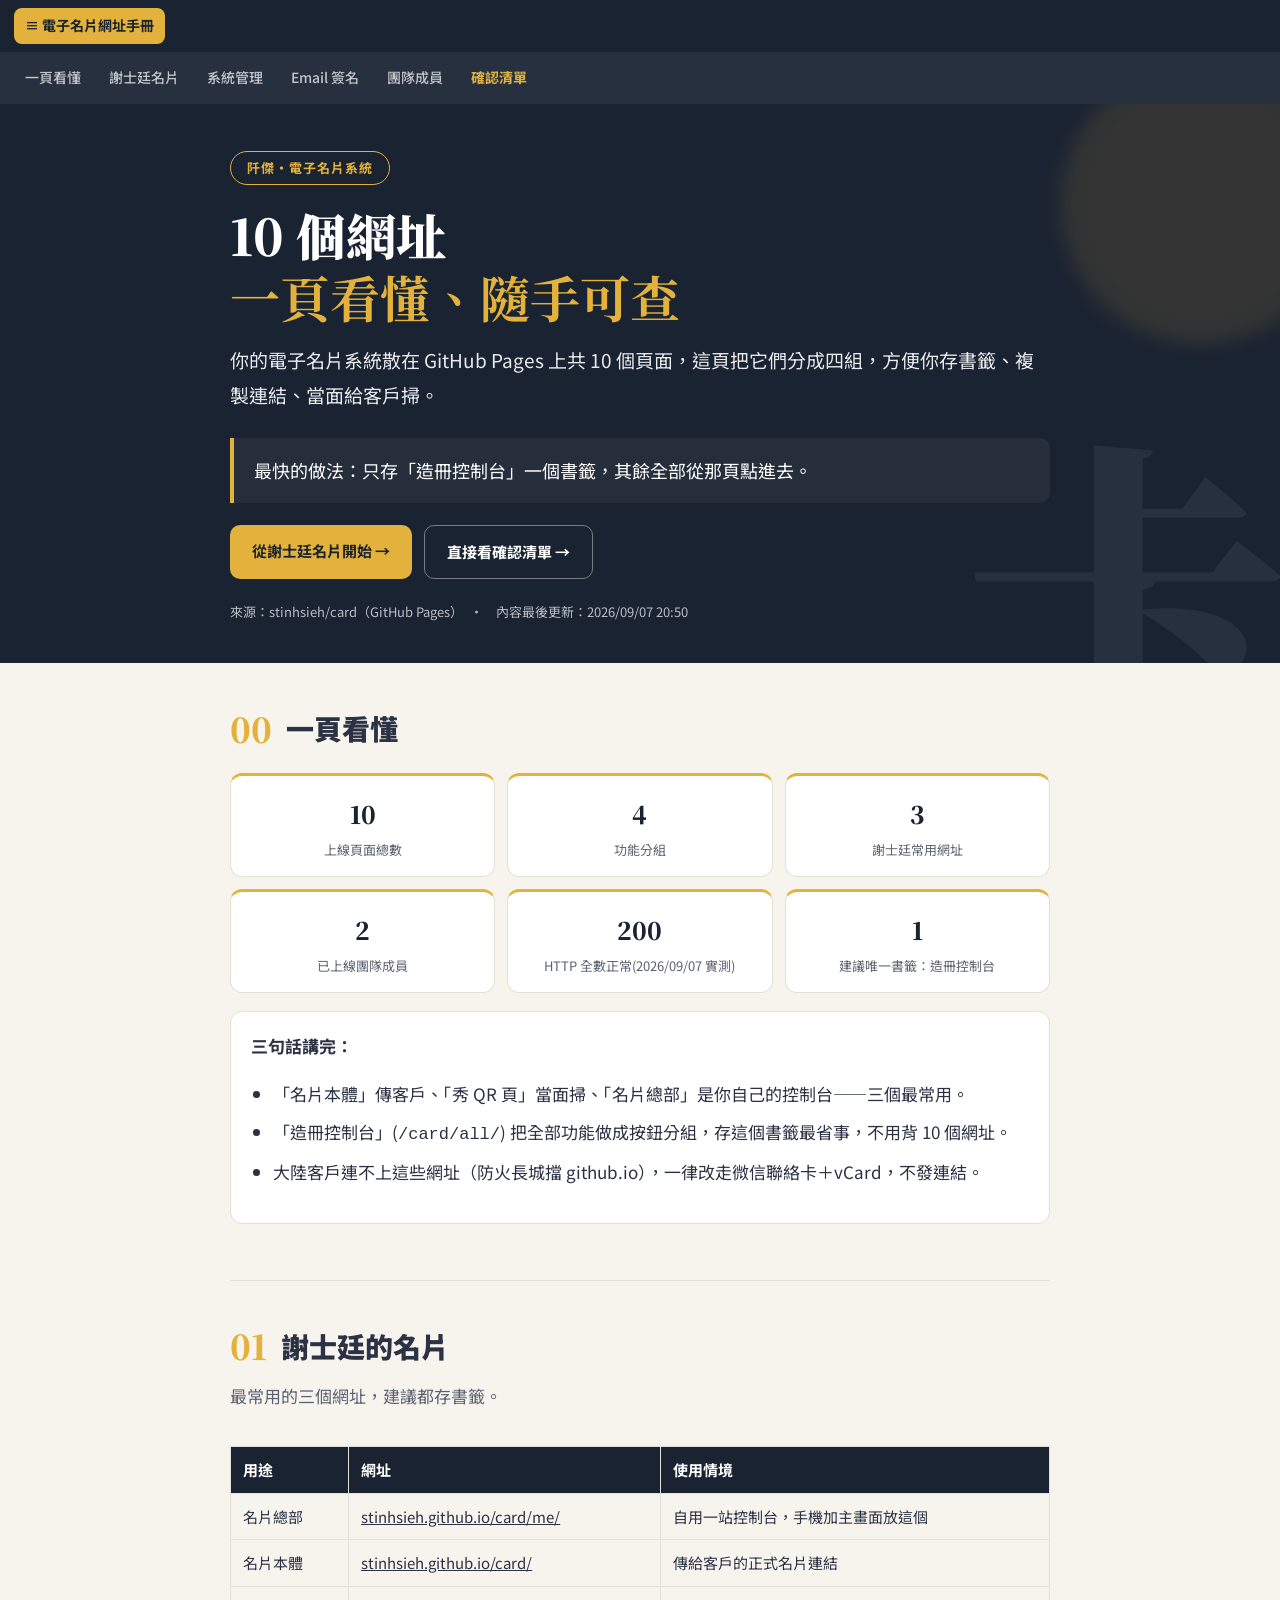
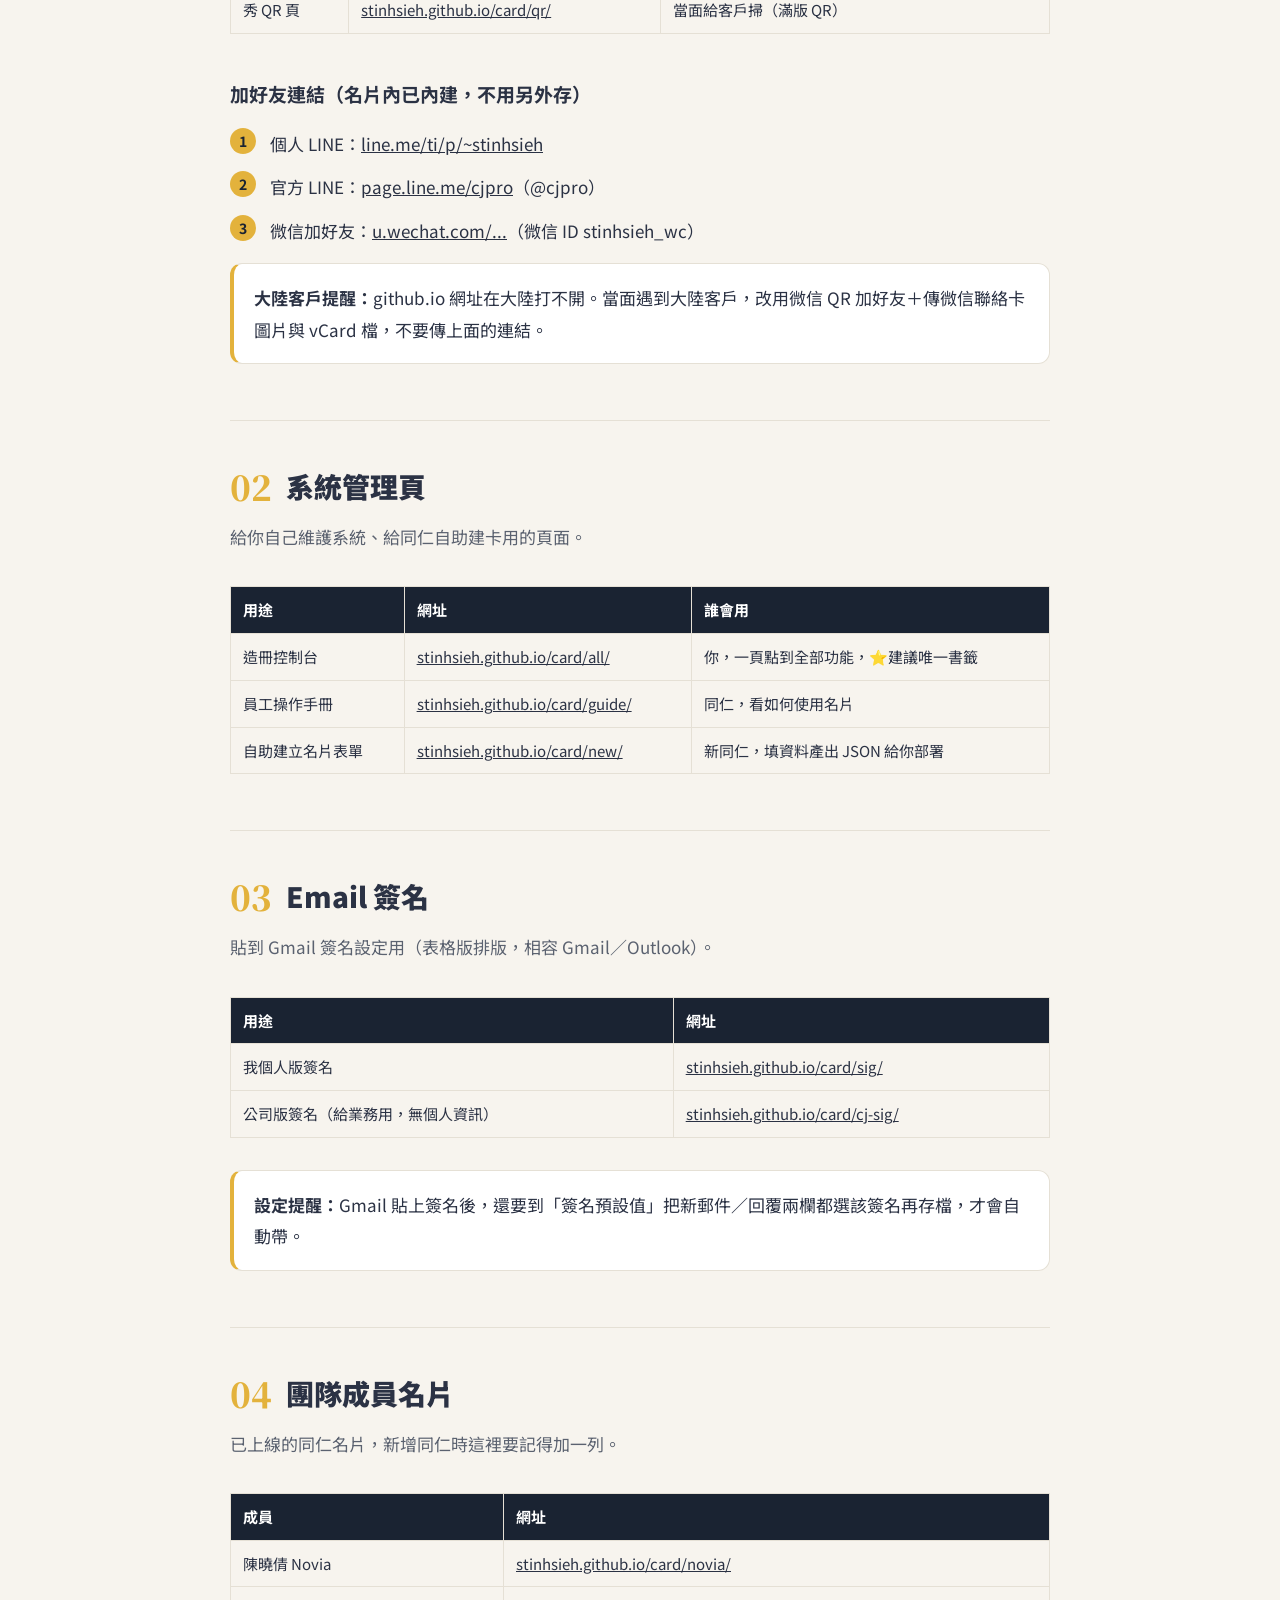
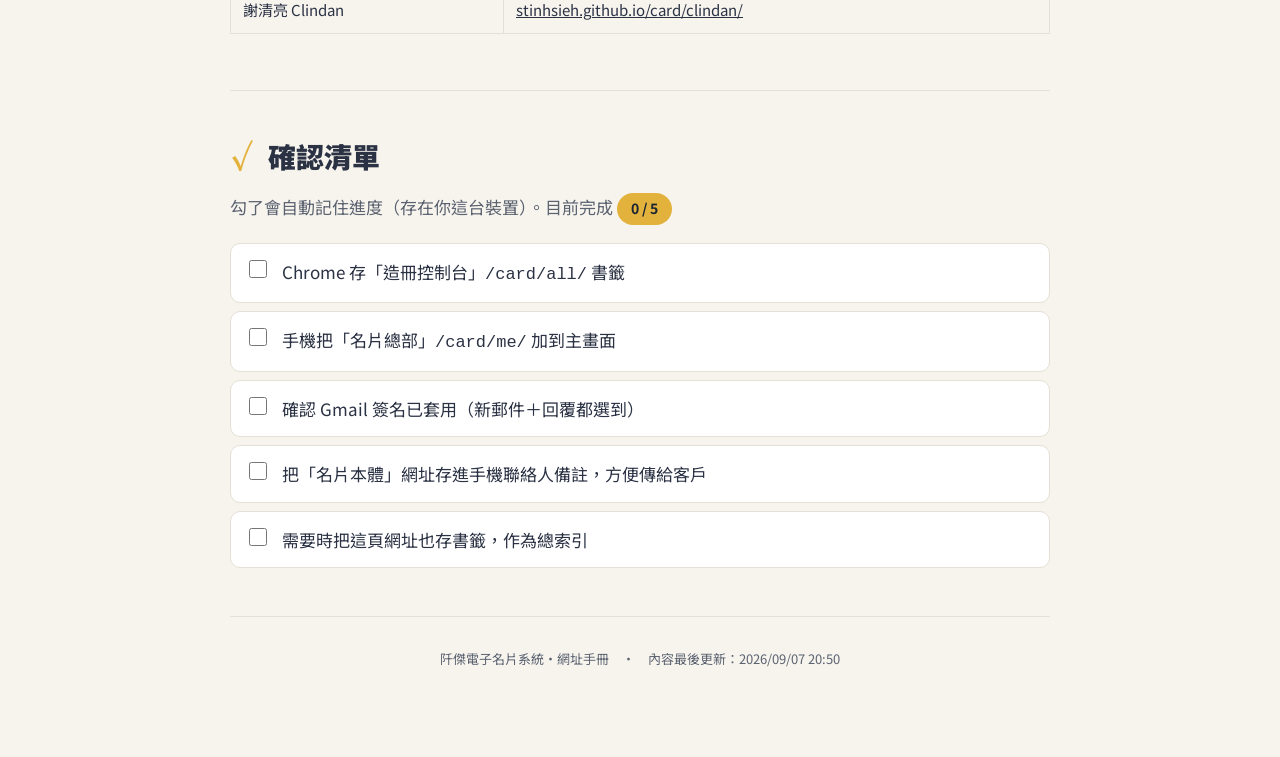
==== index.html @ 94453b59 "deploy: 電子名片系統・網址手冊 版本 202609072050 Co-Authored-By: Claude Opus 4.8 <noreply@anthropic.com>" ====
<!doctype html>
<html lang="zh-Hant"><head>
<meta charset="utf-8"><meta name="viewport" content="width=device-width, initial-scale=1">
<meta name="robots" content="noindex, nofollow">
<title>電子名片系統・網址手冊</title>
<meta http-equiv="refresh" content="0; url=./202609072050/">
<link rel="canonical" href="./202609072050/">
<style>:root{--bg:#1a2332;--accent:#e3b23c}body{margin:0;min-height:100vh;display:flex;align-items:center;
justify-content:center;text-align:center;padding:24px;background:var(--bg);color:#fff;
font-family:'Noto Sans TC',system-ui,sans-serif;line-height:1.9}a{color:var(--accent);font-weight:700}
.v{opacity:.7;font-size:14px;margin-top:10px}</style></head><body><div>
<p>正在前往最新版…</p>
<p>若沒有自動跳轉，請點：<a href="./202609072050/">電子名片系統・網址手冊（最新版）</a></p>
<p class="v">目前最新版：202609072050</p>
</div><script>location.replace('./202609072050/');</script></body></html>
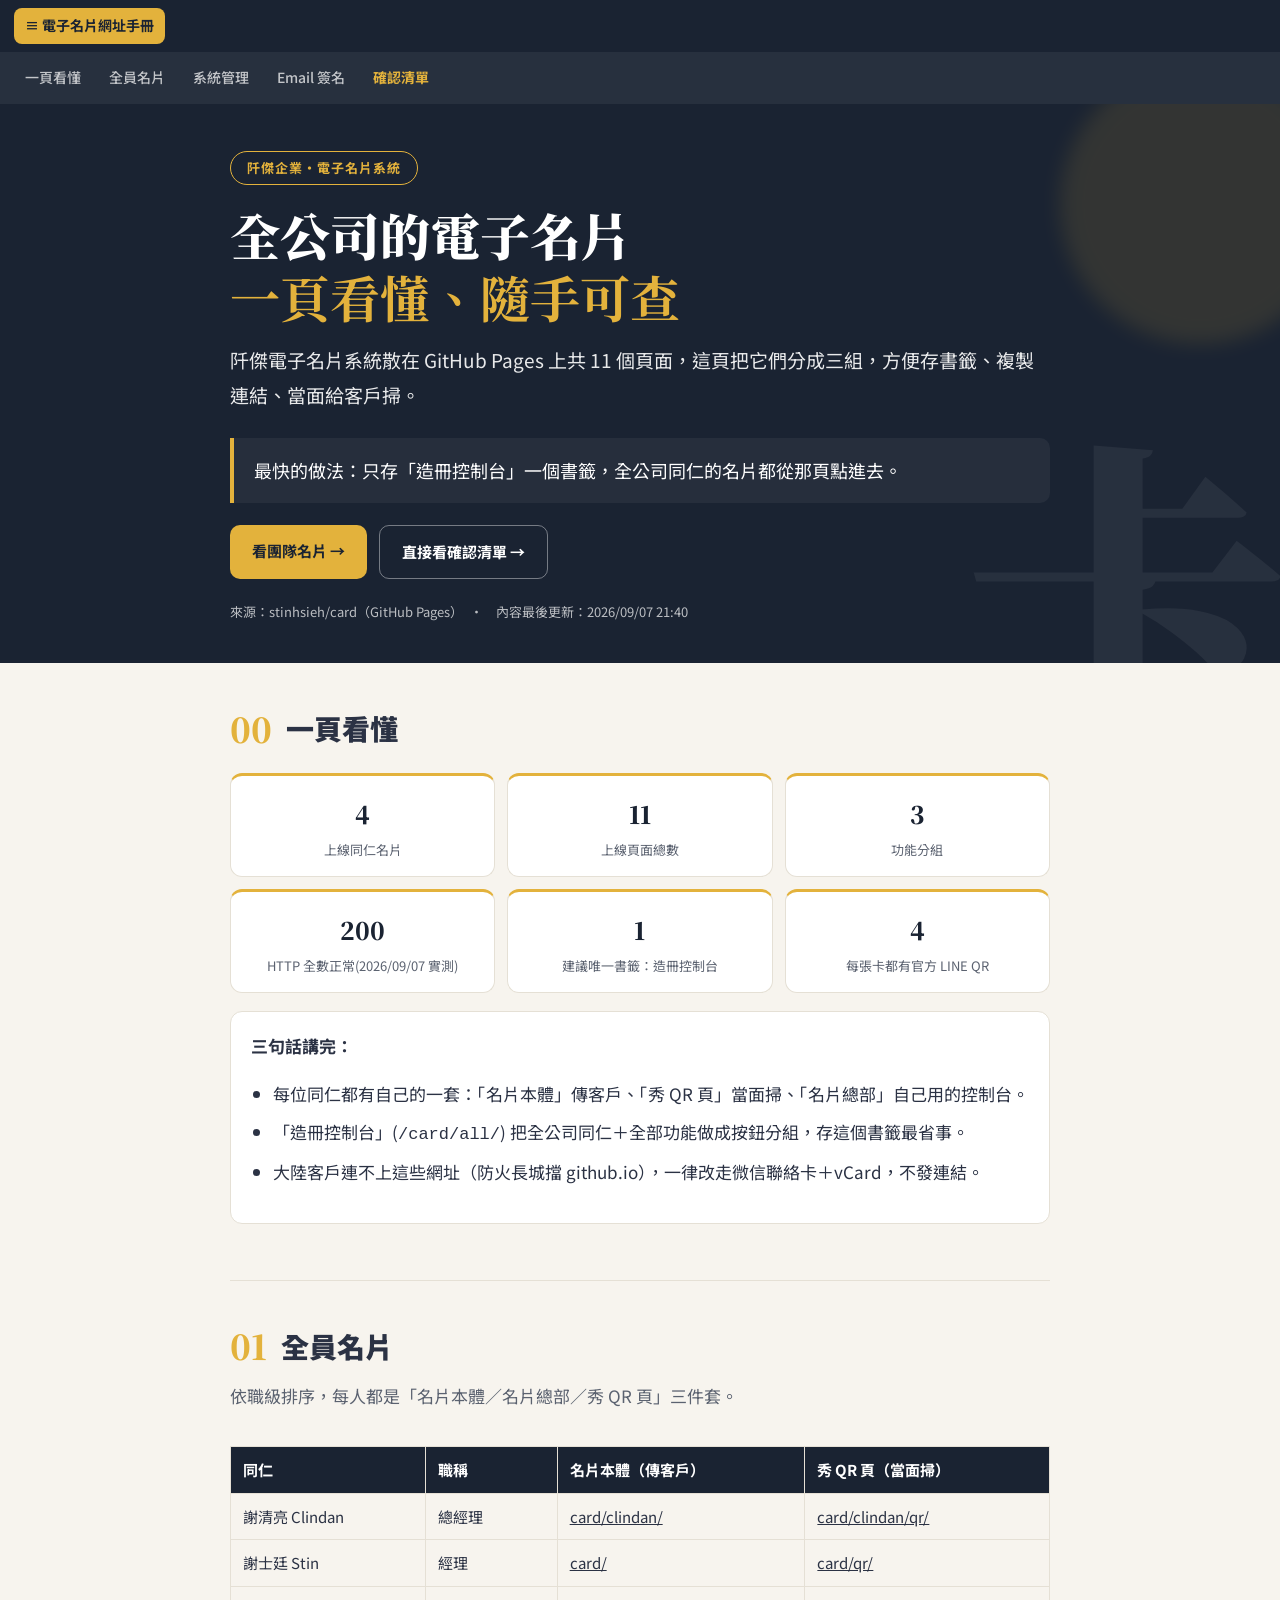
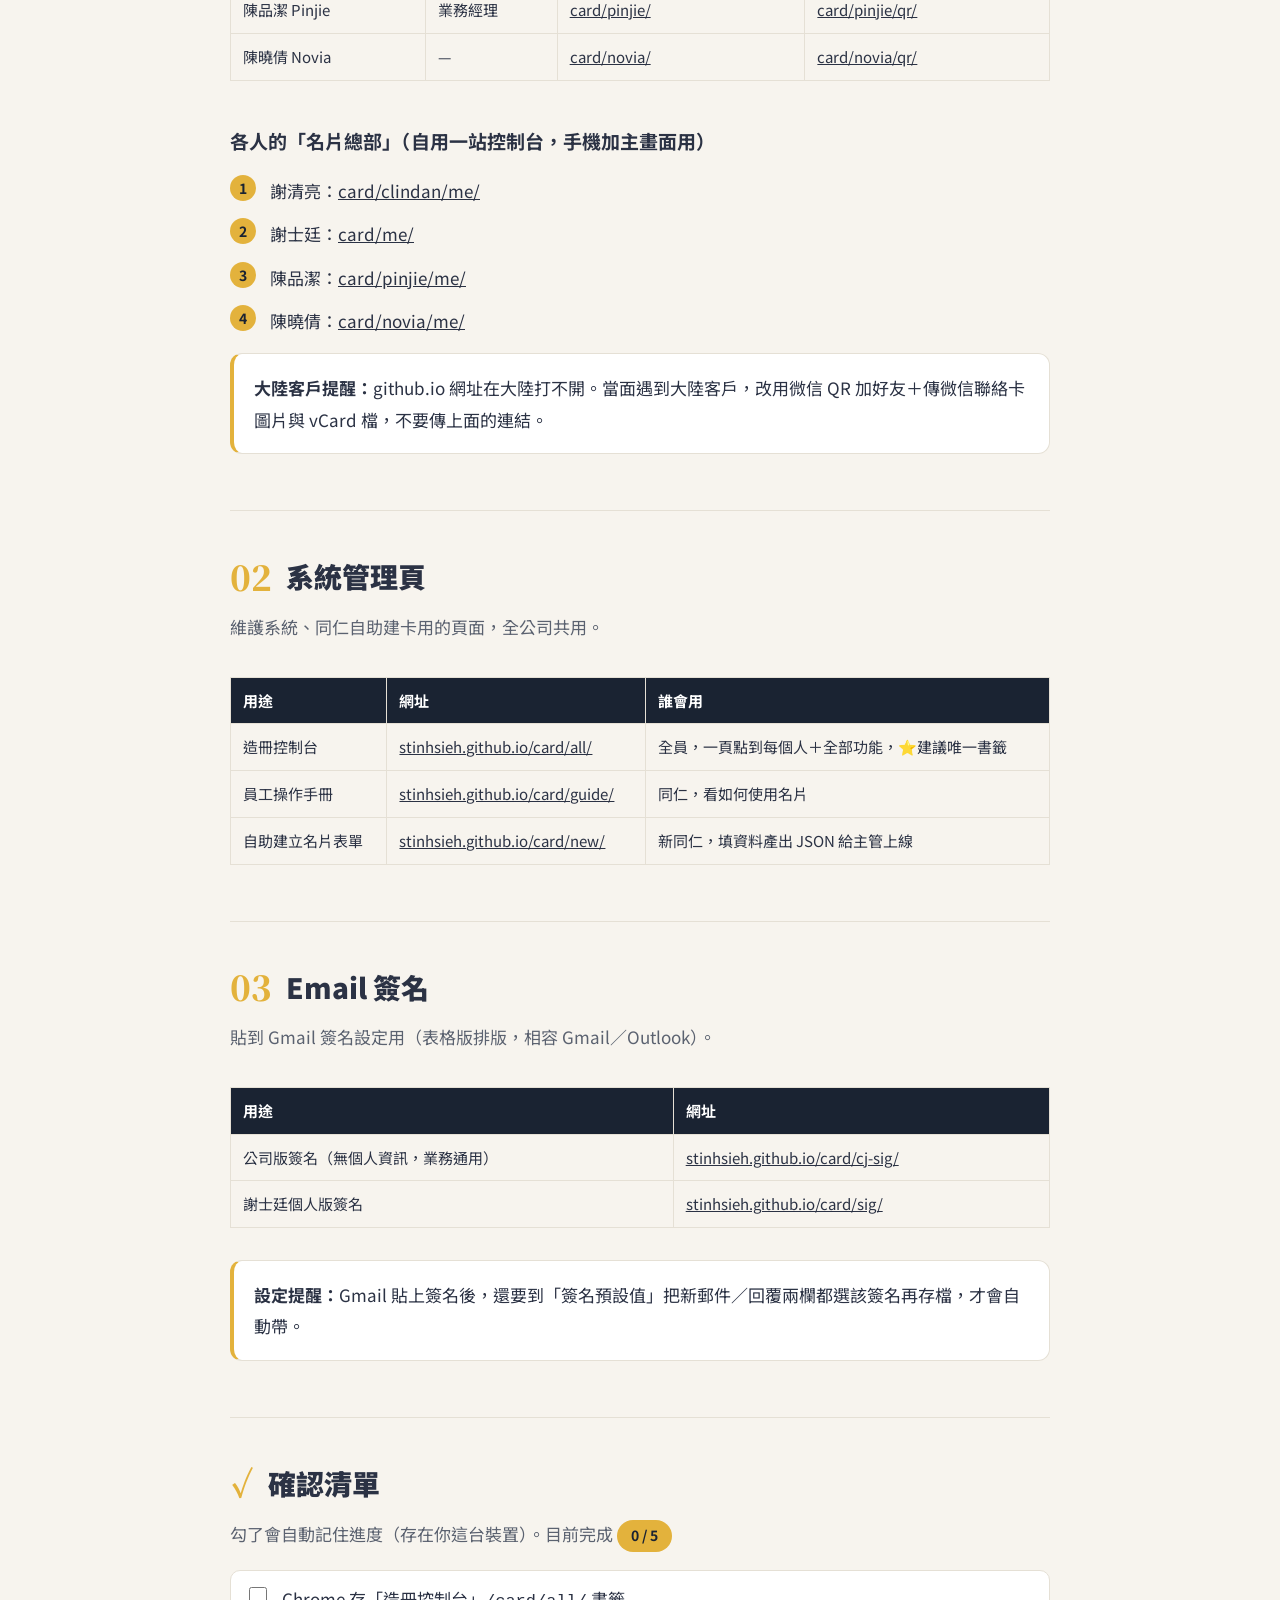
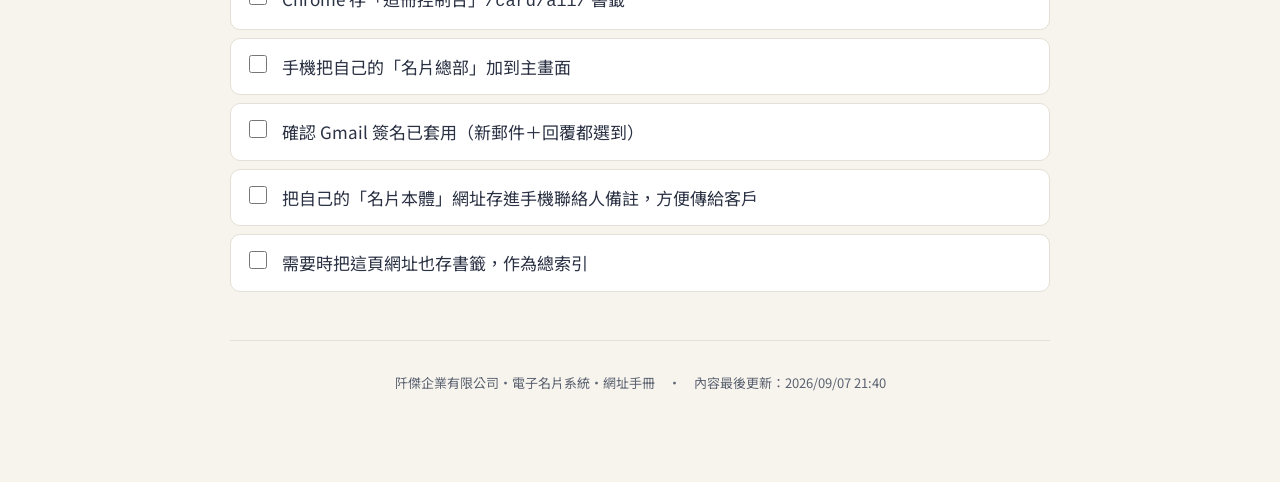
==== commit 47633a62: "deploy: 阡傑電子名片系統・網址手冊 版本 202609072140 Co-Authored-By: Claude Opus 4.8 <noreply@anthropic.com>" ====
--- a/index.html
+++ b/index.html
@@ -2,14 +2,14 @@
 <html lang="zh-Hant"><head>
 <meta charset="utf-8"><meta name="viewport" content="width=device-width, initial-scale=1">
 <meta name="robots" content="noindex, nofollow">
-<title>電子名片系統・網址手冊</title>
-<meta http-equiv="refresh" content="0; url=./202609072050/">
-<link rel="canonical" href="./202609072050/">
+<title>阡傑電子名片系統・網址手冊</title>
+<meta http-equiv="refresh" content="0; url=./202609072140/">
+<link rel="canonical" href="./202609072140/">
 <style>:root{--bg:#1a2332;--accent:#e3b23c}body{margin:0;min-height:100vh;display:flex;align-items:center;
 justify-content:center;text-align:center;padding:24px;background:var(--bg);color:#fff;
 font-family:'Noto Sans TC',system-ui,sans-serif;line-height:1.9}a{color:var(--accent);font-weight:700}
 .v{opacity:.7;font-size:14px;margin-top:10px}</style></head><body><div>
 <p>正在前往最新版…</p>
-<p>若沒有自動跳轉，請點：<a href="./202609072050/">電子名片系統・網址手冊（最新版）</a></p>
-<p class="v">目前最新版：202609072050</p>
-</div><script>location.replace('./202609072050/');</script></body></html>
+<p>若沒有自動跳轉，請點：<a href="./202609072140/">阡傑電子名片系統・網址手冊（最新版）</a></p>
+<p class="v">目前最新版：202609072140</p>
+</div><script>location.replace('./202609072140/');</script></body></html>
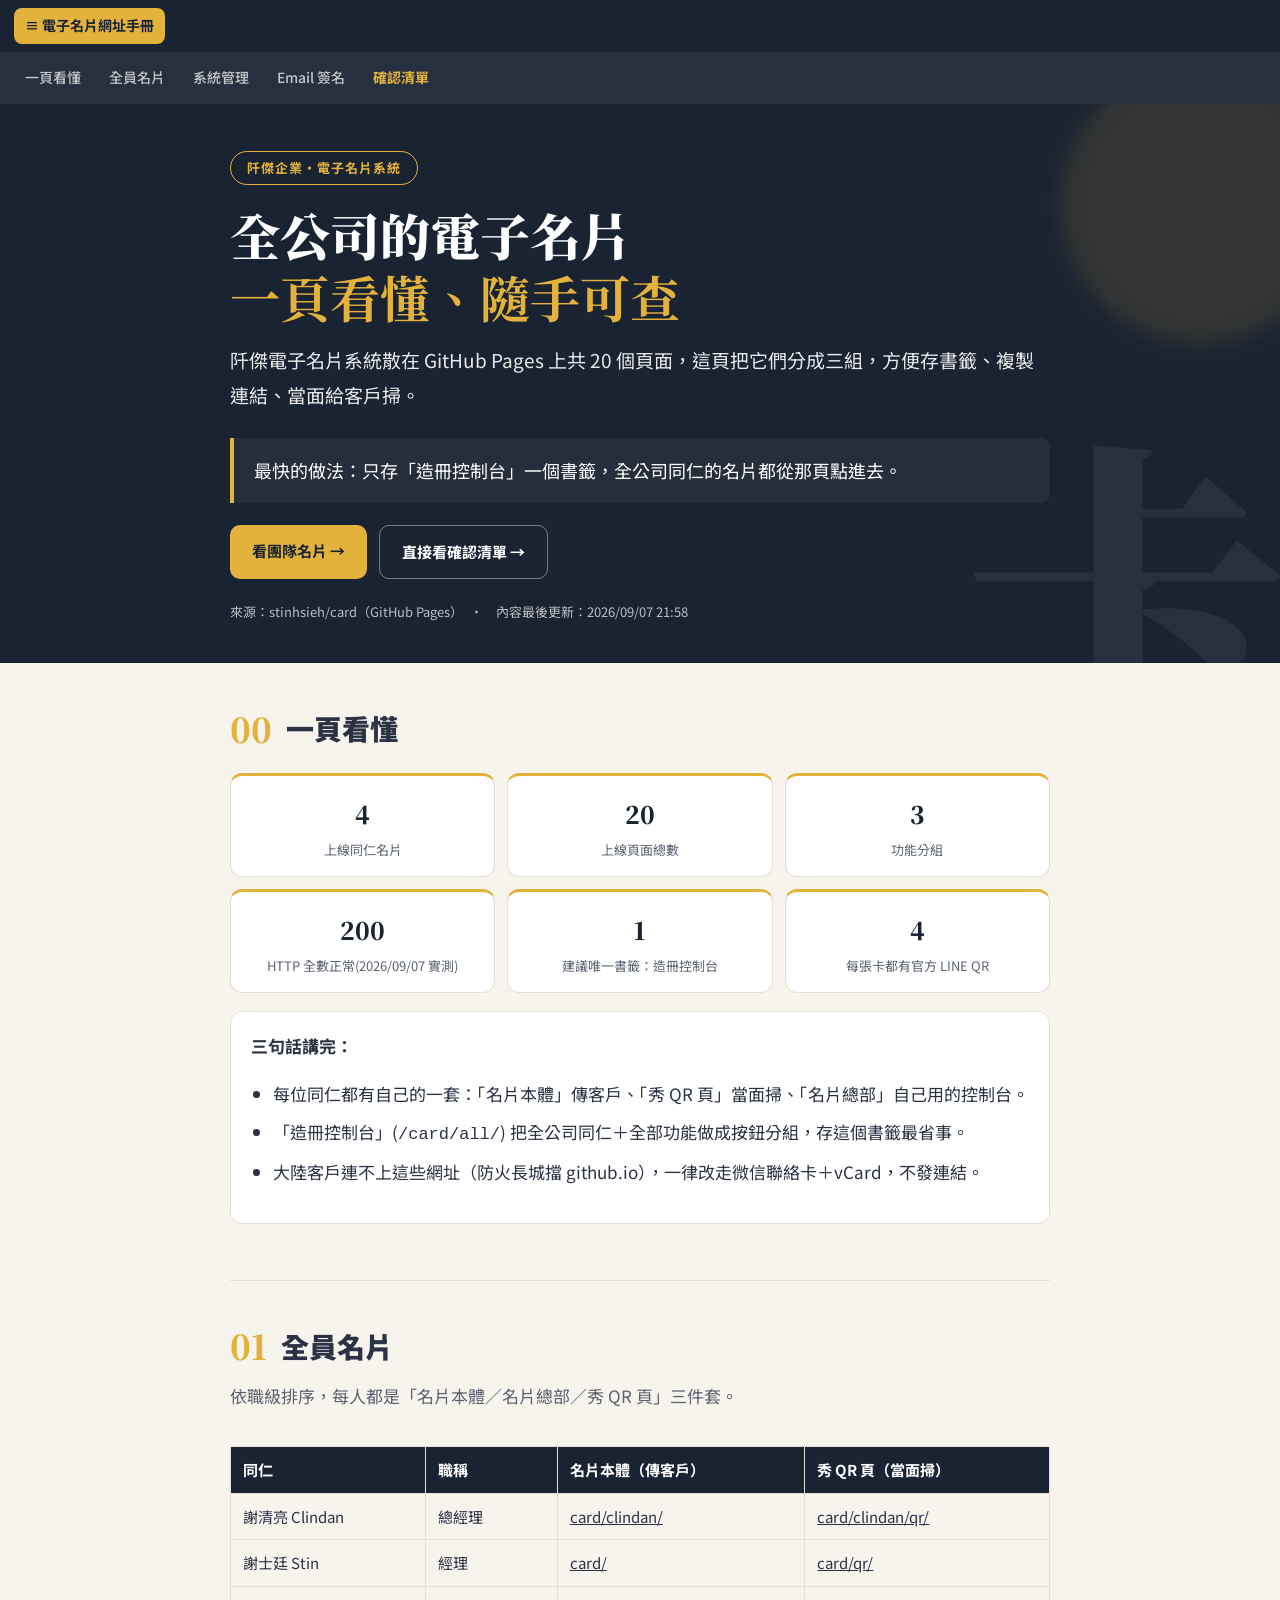
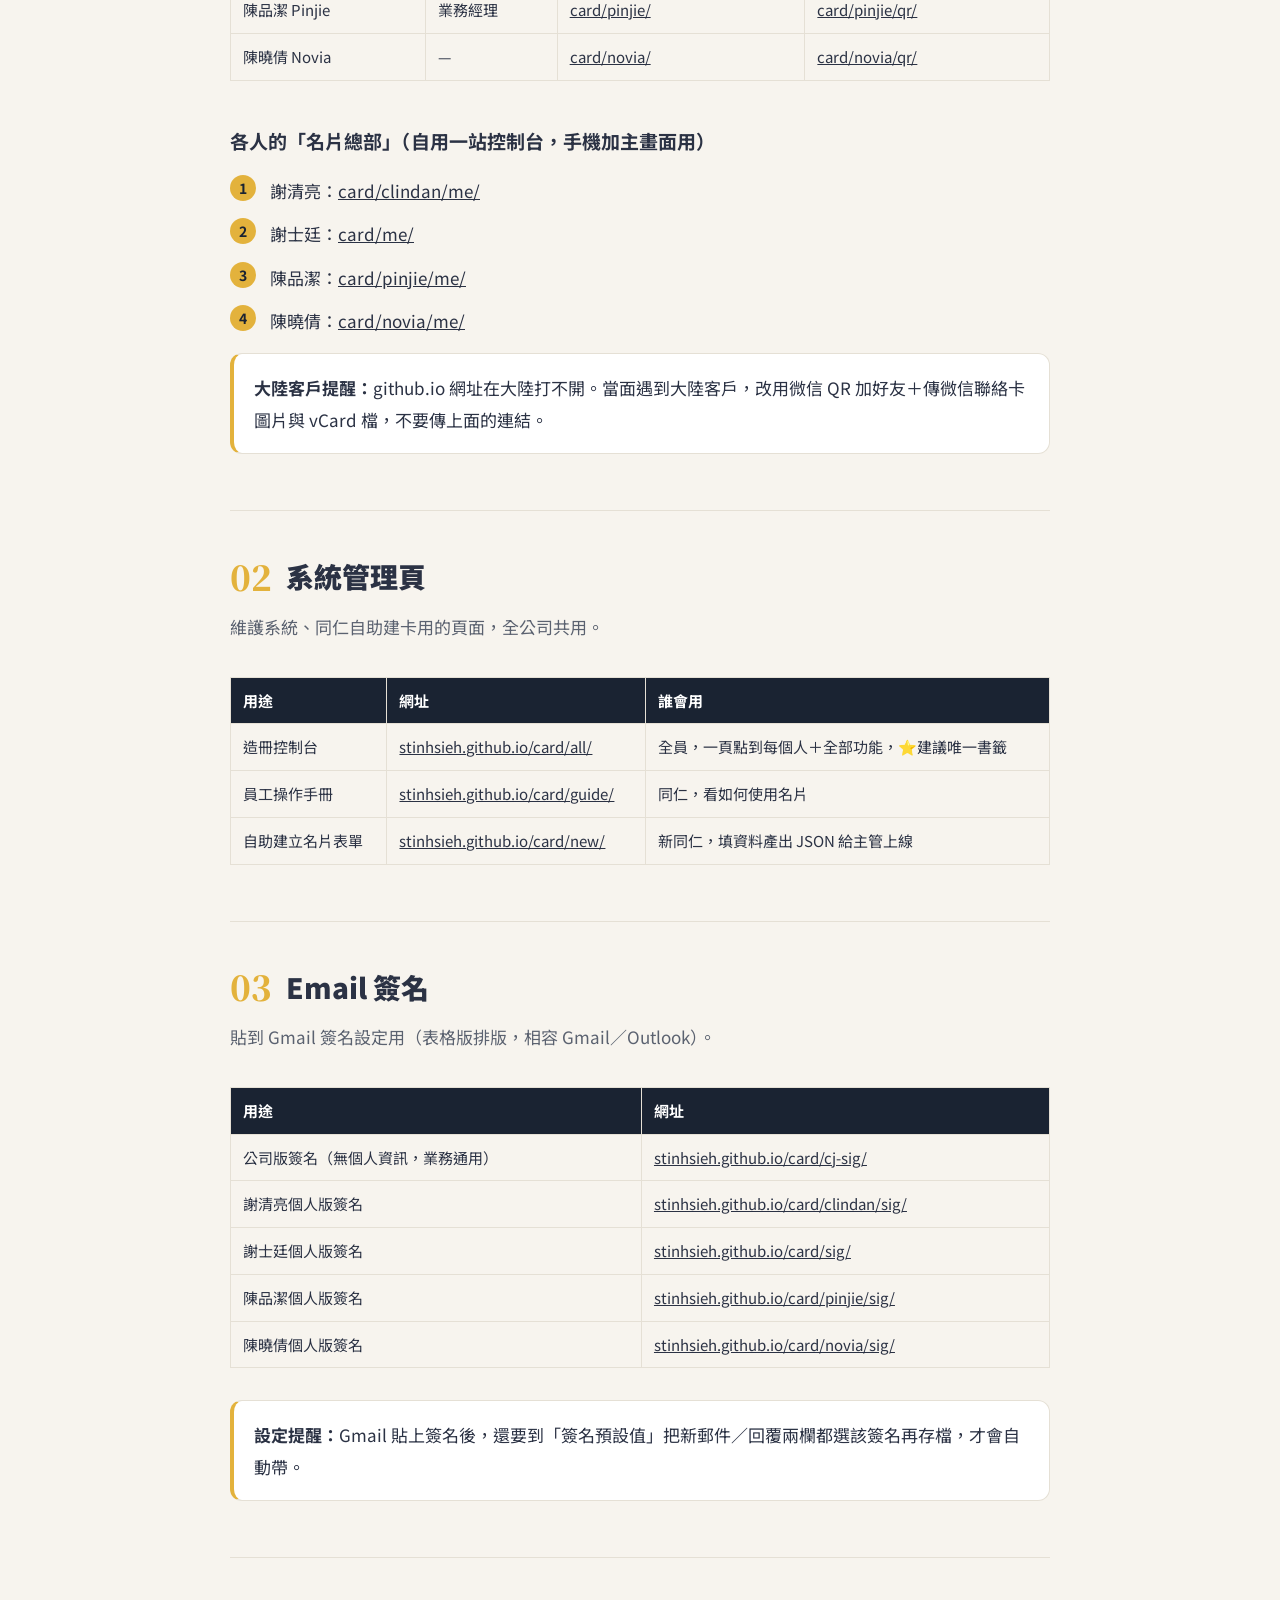
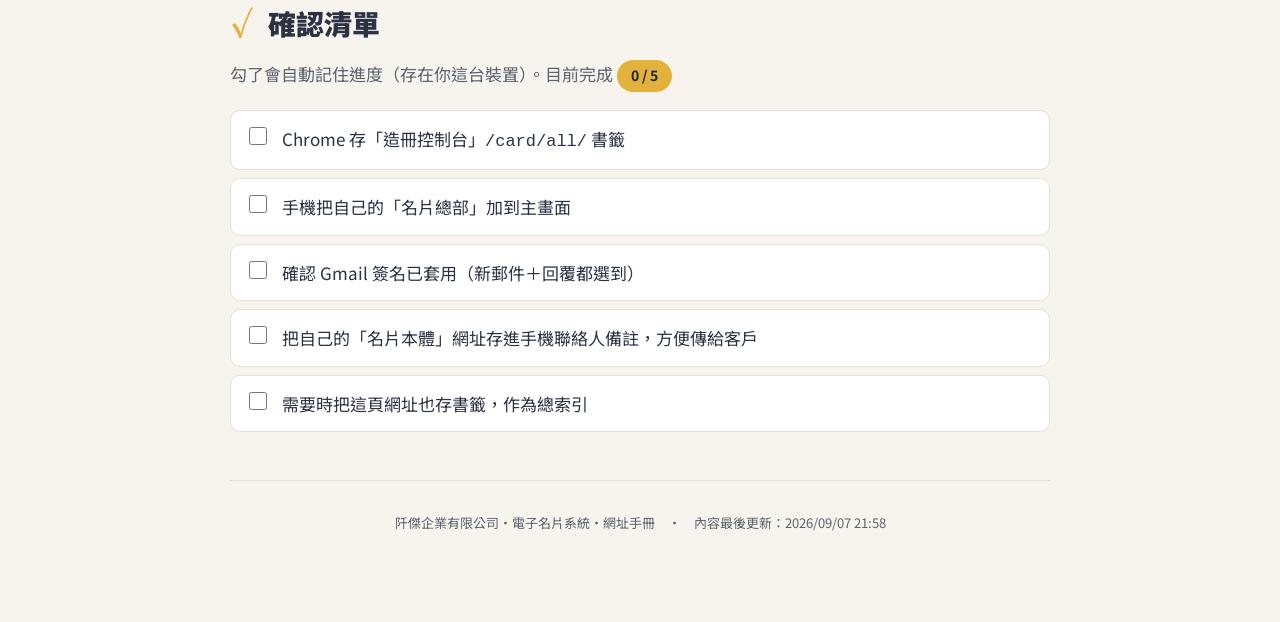
==== commit 5a7e44e7: "deploy: 阡傑電子名片系統・網址手冊 版本 202609072158 Co-Authored-By: Claude Opus 4.8 <noreply@anthropic.com>" ====
--- a/index.html
+++ b/index.html
@@ -3,13 +3,13 @@
 <meta charset="utf-8"><meta name="viewport" content="width=device-width, initial-scale=1">
 <meta name="robots" content="noindex, nofollow">
 <title>阡傑電子名片系統・網址手冊</title>
-<meta http-equiv="refresh" content="0; url=./202609072140/">
-<link rel="canonical" href="./202609072140/">
+<meta http-equiv="refresh" content="0; url=./202609072158/">
+<link rel="canonical" href="./202609072158/">
 <style>:root{--bg:#1a2332;--accent:#e3b23c}body{margin:0;min-height:100vh;display:flex;align-items:center;
 justify-content:center;text-align:center;padding:24px;background:var(--bg);color:#fff;
 font-family:'Noto Sans TC',system-ui,sans-serif;line-height:1.9}a{color:var(--accent);font-weight:700}
 .v{opacity:.7;font-size:14px;margin-top:10px}</style></head><body><div>
 <p>正在前往最新版…</p>
-<p>若沒有自動跳轉，請點：<a href="./202609072140/">阡傑電子名片系統・網址手冊（最新版）</a></p>
-<p class="v">目前最新版：202609072140</p>
-</div><script>location.replace('./202609072140/');</script></body></html>
+<p>若沒有自動跳轉，請點：<a href="./202609072158/">阡傑電子名片系統・網址手冊（最新版）</a></p>
+<p class="v">目前最新版：202609072158</p>
+</div><script>location.replace('./202609072158/');</script></body></html>
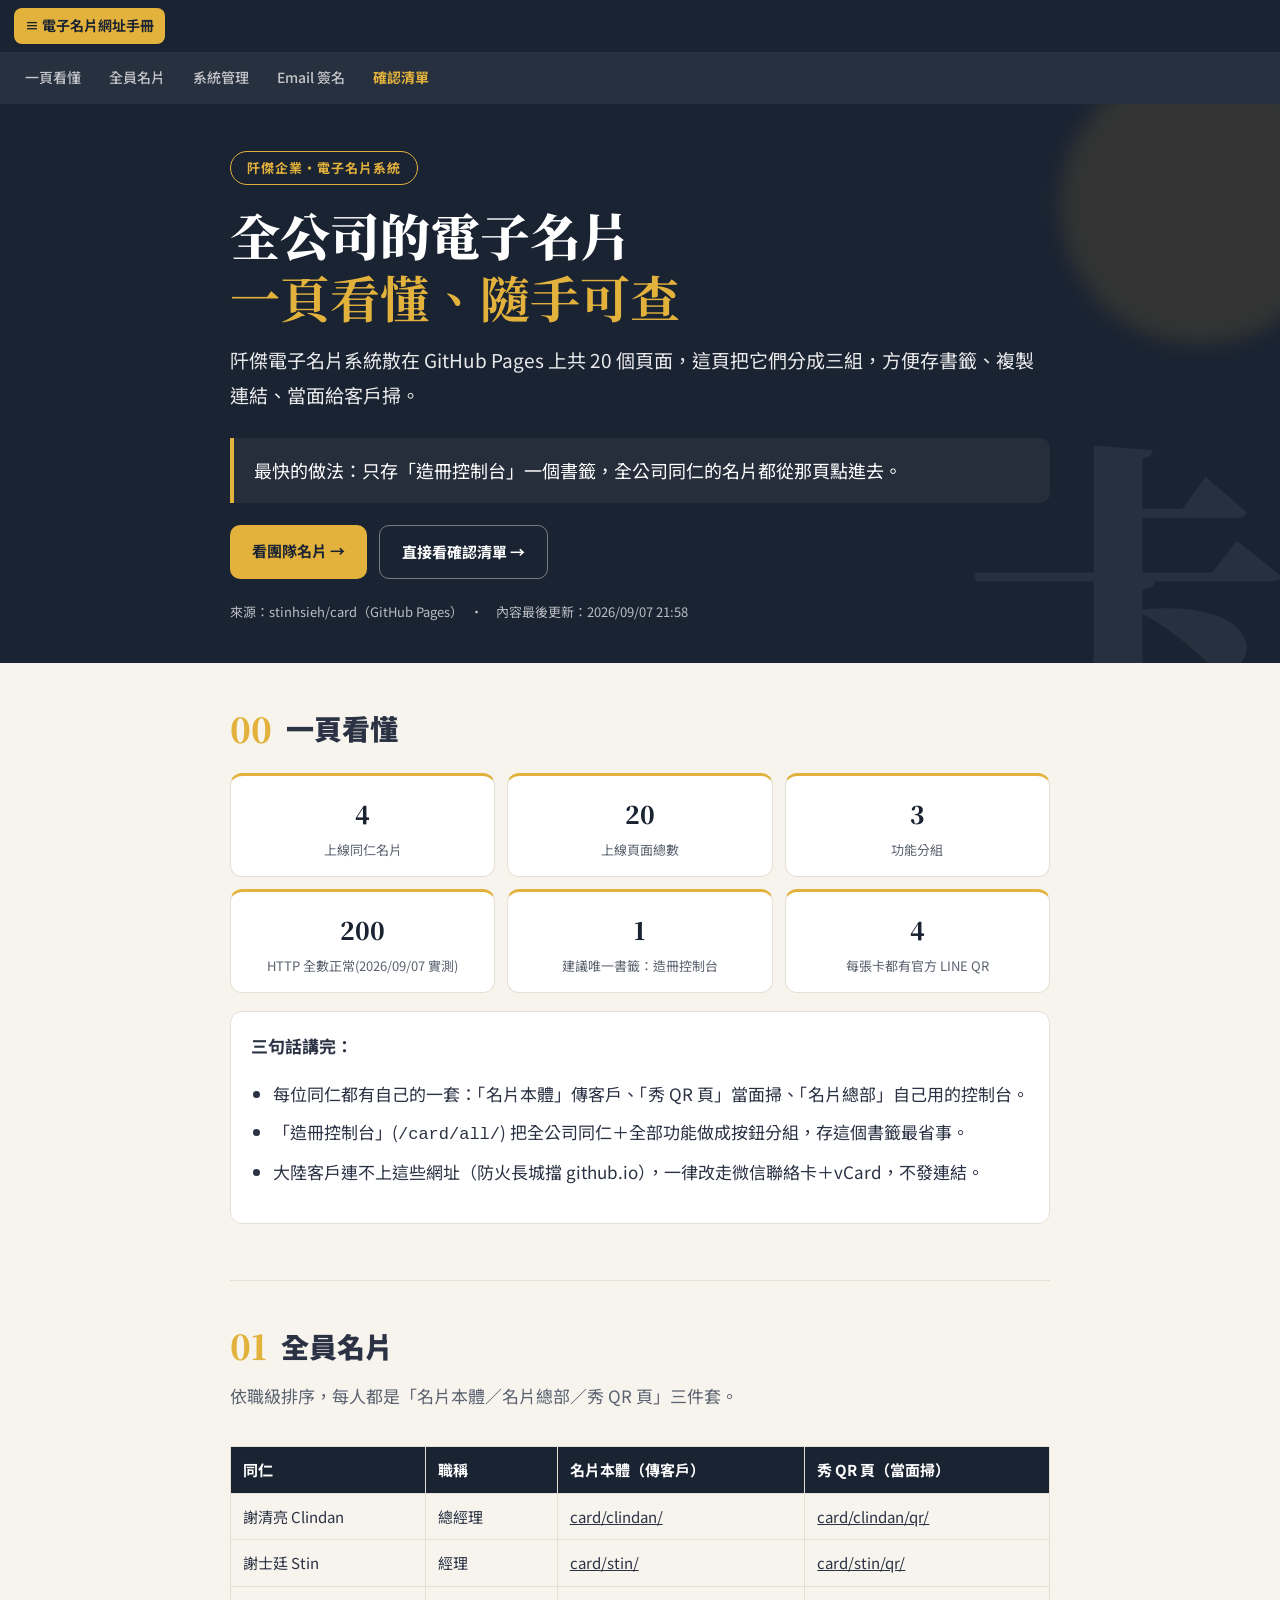
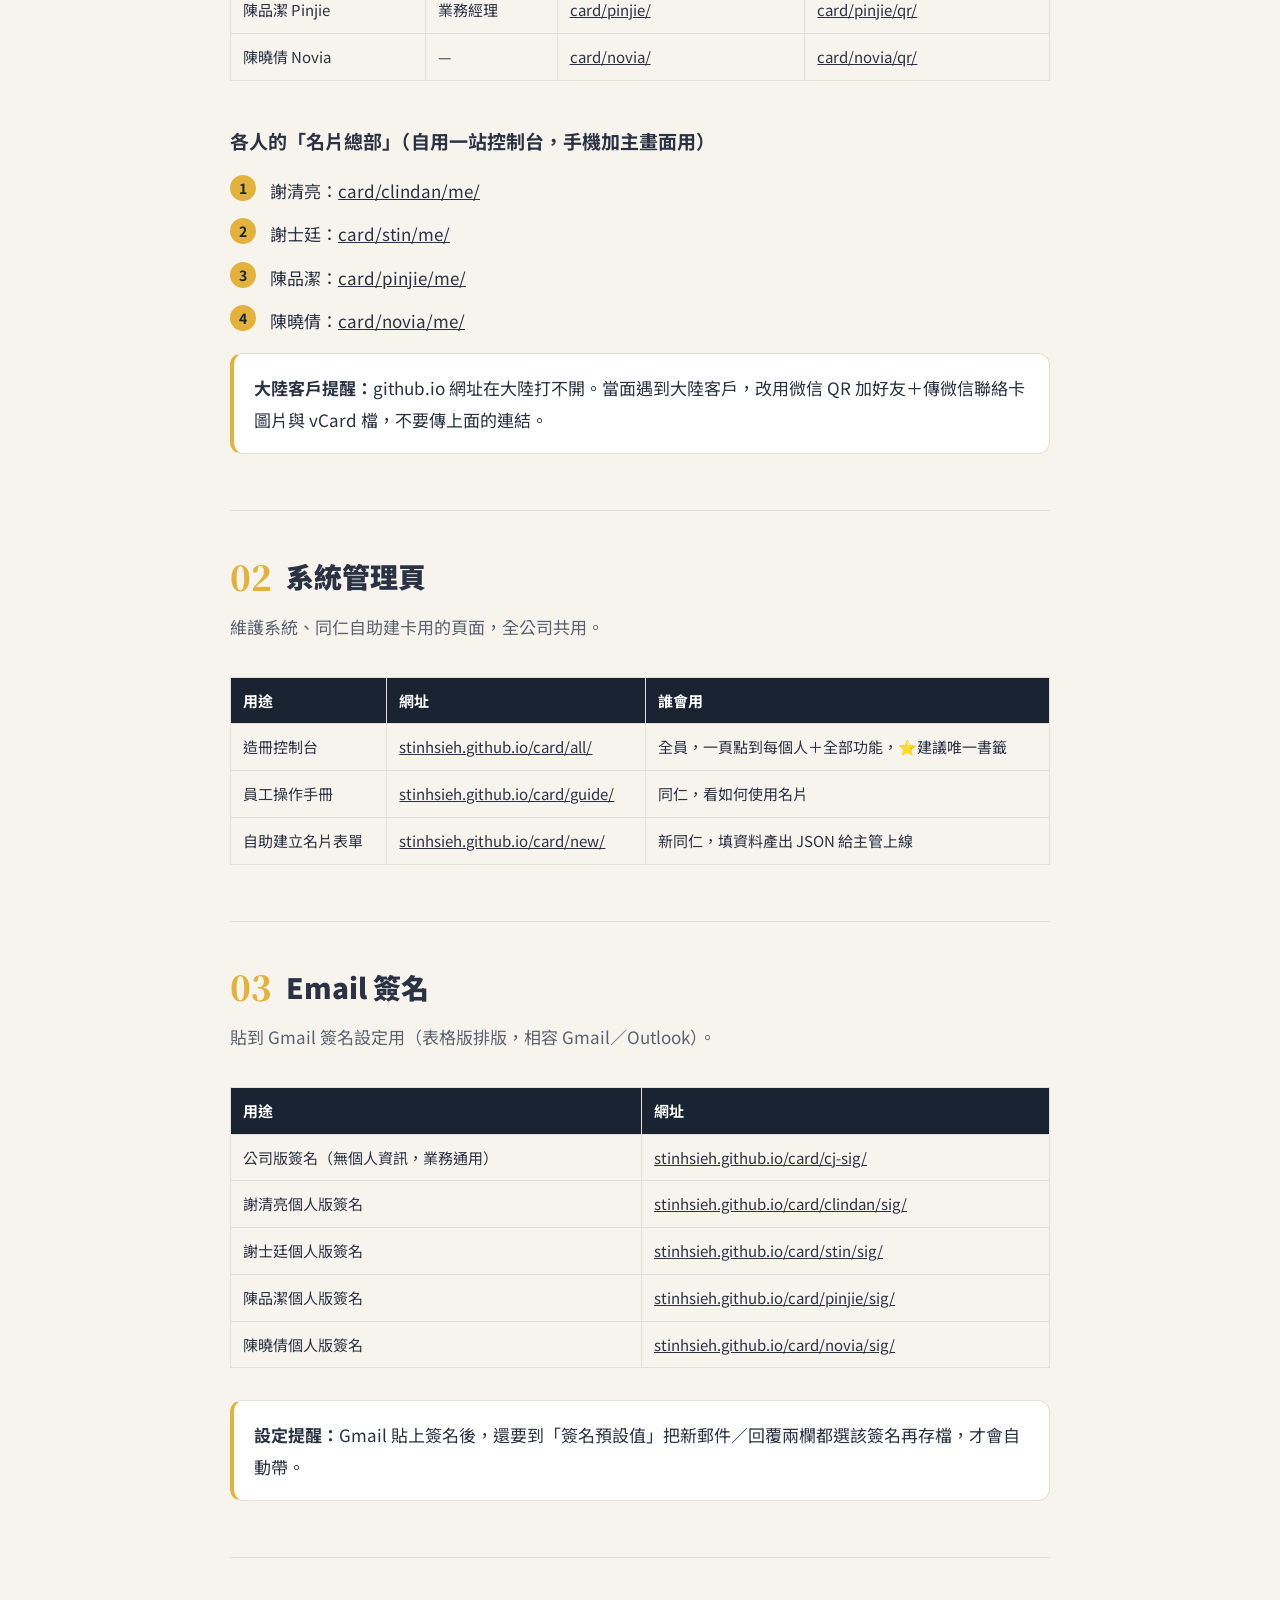
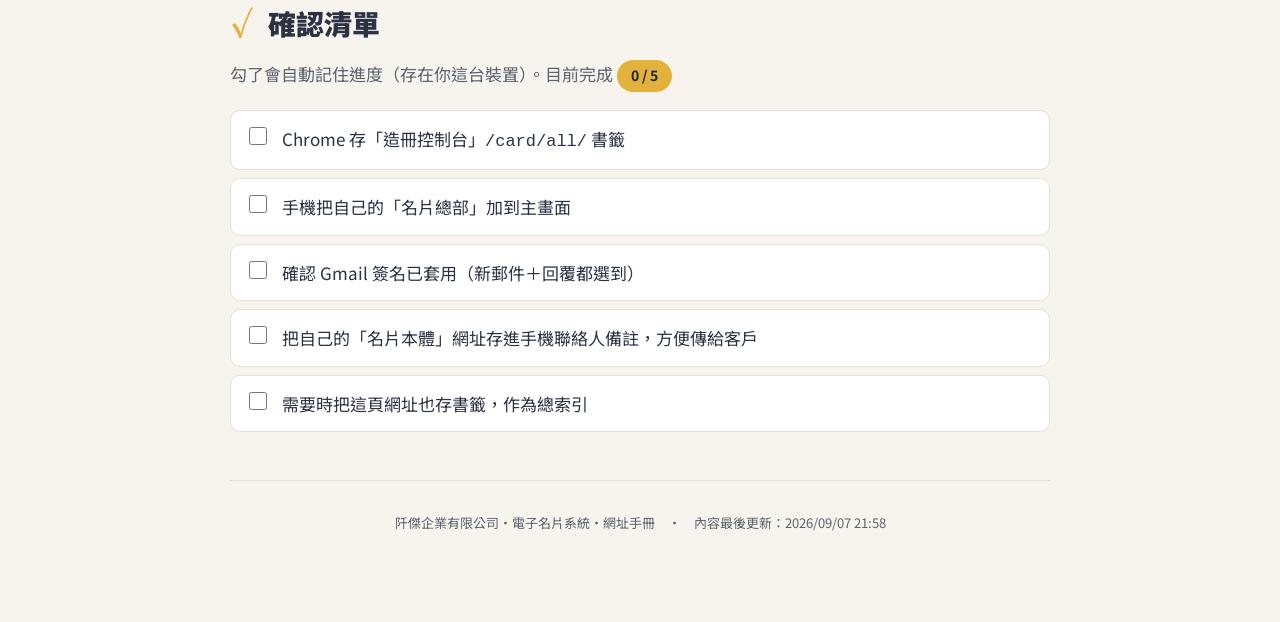
==== commit 19b867e4: "deploy: 阡傑電子名片系統・網址手冊 版本 202609072210 Co-Authored-By: Claude Opus 4.8 <noreply@anthropic.com>" ====
--- a/index.html
+++ b/index.html
@@ -3,13 +3,13 @@
 <meta charset="utf-8"><meta name="viewport" content="width=device-width, initial-scale=1">
 <meta name="robots" content="noindex, nofollow">
 <title>阡傑電子名片系統・網址手冊</title>
-<meta http-equiv="refresh" content="0; url=./202609072158/">
-<link rel="canonical" href="./202609072158/">
+<meta http-equiv="refresh" content="0; url=./202609072210/">
+<link rel="canonical" href="./202609072210/">
 <style>:root{--bg:#1a2332;--accent:#e3b23c}body{margin:0;min-height:100vh;display:flex;align-items:center;
 justify-content:center;text-align:center;padding:24px;background:var(--bg);color:#fff;
 font-family:'Noto Sans TC',system-ui,sans-serif;line-height:1.9}a{color:var(--accent);font-weight:700}
 .v{opacity:.7;font-size:14px;margin-top:10px}</style></head><body><div>
 <p>正在前往最新版…</p>
-<p>若沒有自動跳轉，請點：<a href="./202609072158/">阡傑電子名片系統・網址手冊（最新版）</a></p>
-<p class="v">目前最新版：202609072158</p>
-</div><script>location.replace('./202609072158/');</script></body></html>
+<p>若沒有自動跳轉，請點：<a href="./202609072210/">阡傑電子名片系統・網址手冊（最新版）</a></p>
+<p class="v">目前最新版：202609072210</p>
+</div><script>location.replace('./202609072210/');</script></body></html>
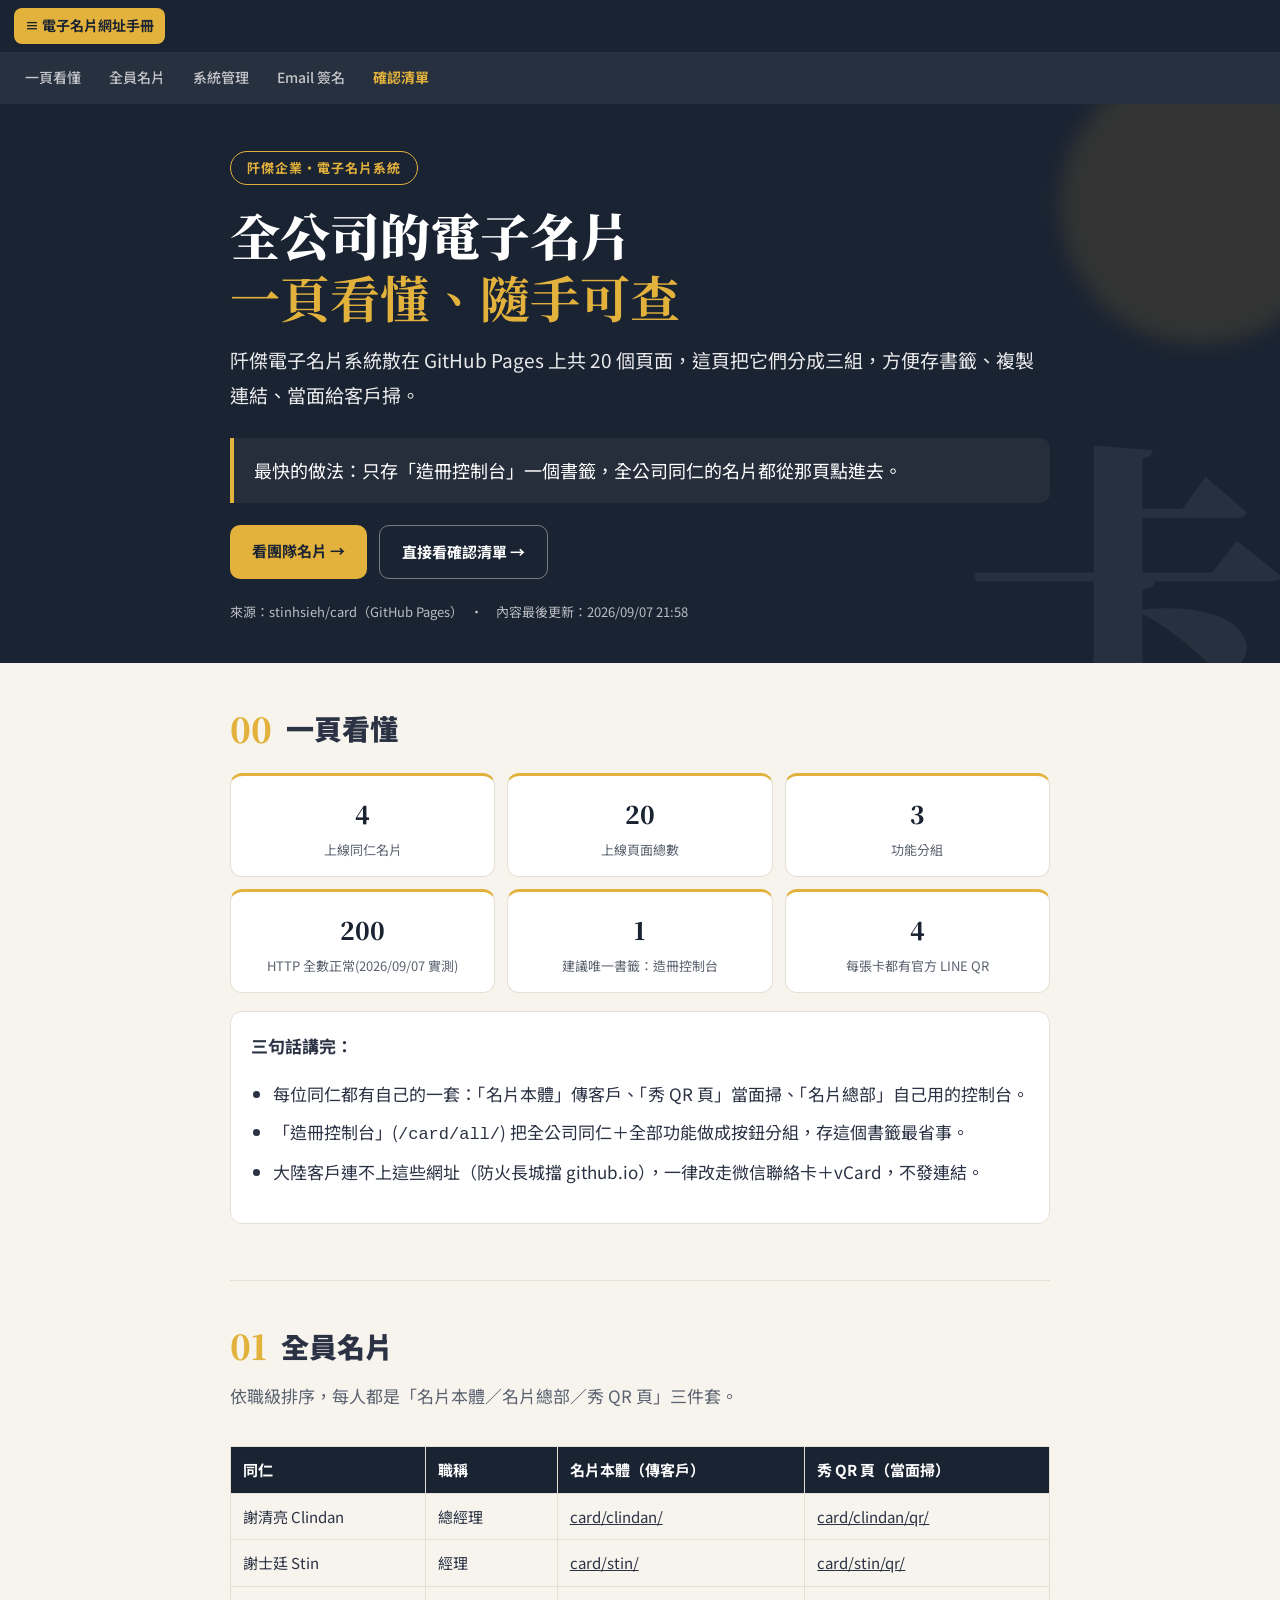
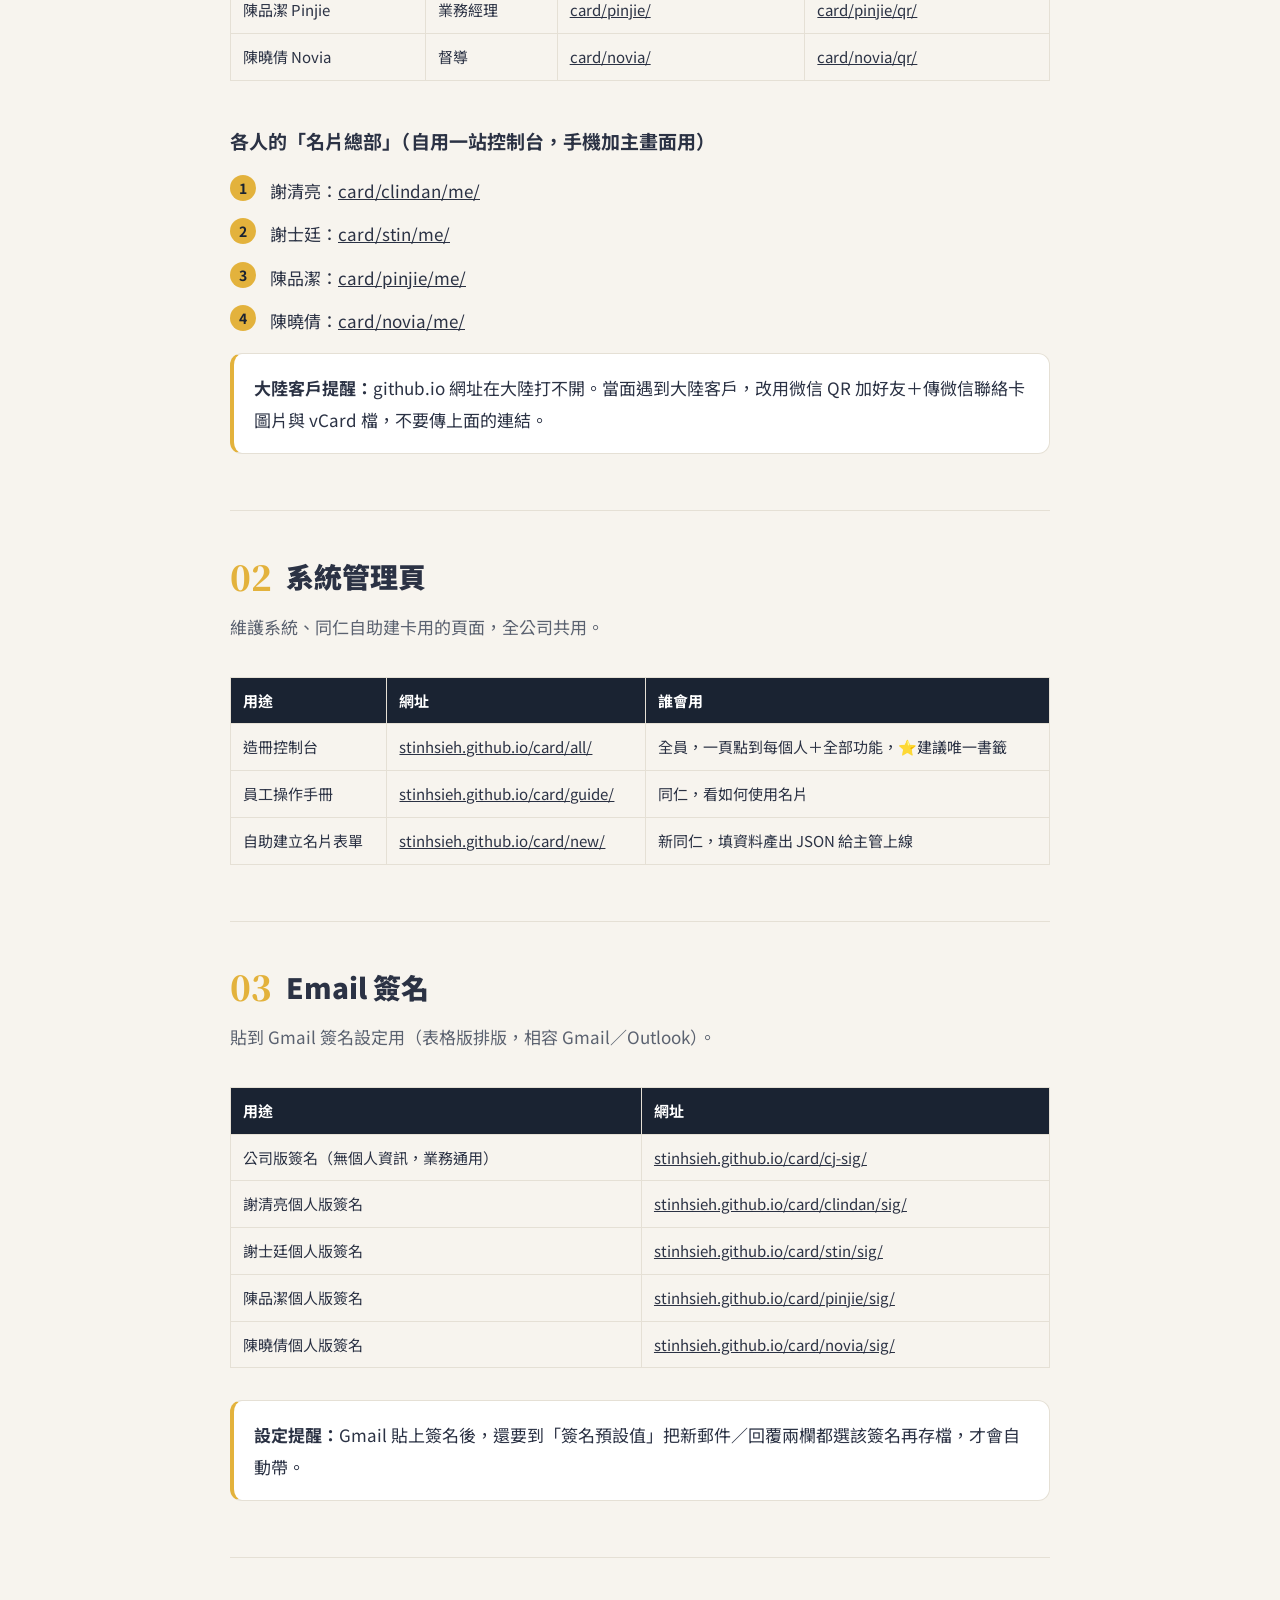
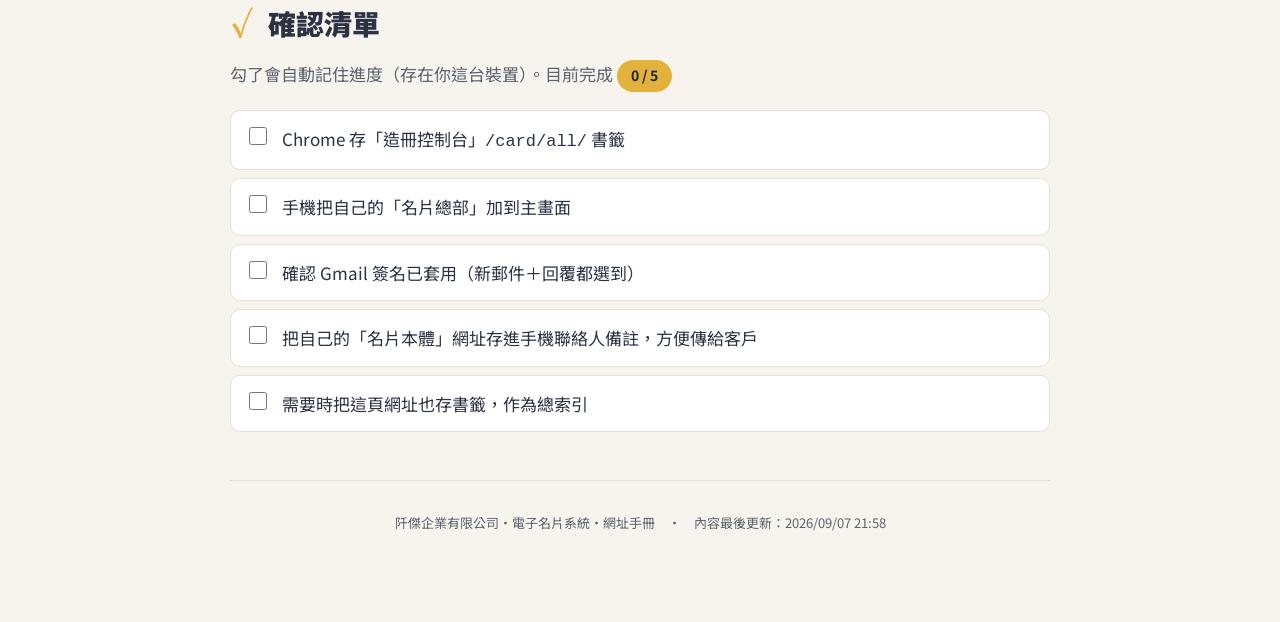
==== commit f7819842: "deploy: 阡傑電子名片系統・網址手冊 版本 202609080100 Co-Authored-By: Claude Opus 4.8 <noreply@anthropic.com>" ====
--- a/index.html
+++ b/index.html
@@ -3,13 +3,13 @@
 <meta charset="utf-8"><meta name="viewport" content="width=device-width, initial-scale=1">
 <meta name="robots" content="noindex, nofollow">
 <title>阡傑電子名片系統・網址手冊</title>
-<meta http-equiv="refresh" content="0; url=./202609072210/">
-<link rel="canonical" href="./202609072210/">
+<meta http-equiv="refresh" content="0; url=./202609080100/">
+<link rel="canonical" href="./202609080100/">
 <style>:root{--bg:#1a2332;--accent:#e3b23c}body{margin:0;min-height:100vh;display:flex;align-items:center;
 justify-content:center;text-align:center;padding:24px;background:var(--bg);color:#fff;
 font-family:'Noto Sans TC',system-ui,sans-serif;line-height:1.9}a{color:var(--accent);font-weight:700}
 .v{opacity:.7;font-size:14px;margin-top:10px}</style></head><body><div>
 <p>正在前往最新版…</p>
-<p>若沒有自動跳轉，請點：<a href="./202609072210/">阡傑電子名片系統・網址手冊（最新版）</a></p>
-<p class="v">目前最新版：202609072210</p>
-</div><script>location.replace('./202609072210/');</script></body></html>
+<p>若沒有自動跳轉，請點：<a href="./202609080100/">阡傑電子名片系統・網址手冊（最新版）</a></p>
+<p class="v">目前最新版：202609080100</p>
+</div><script>location.replace('./202609080100/');</script></body></html>
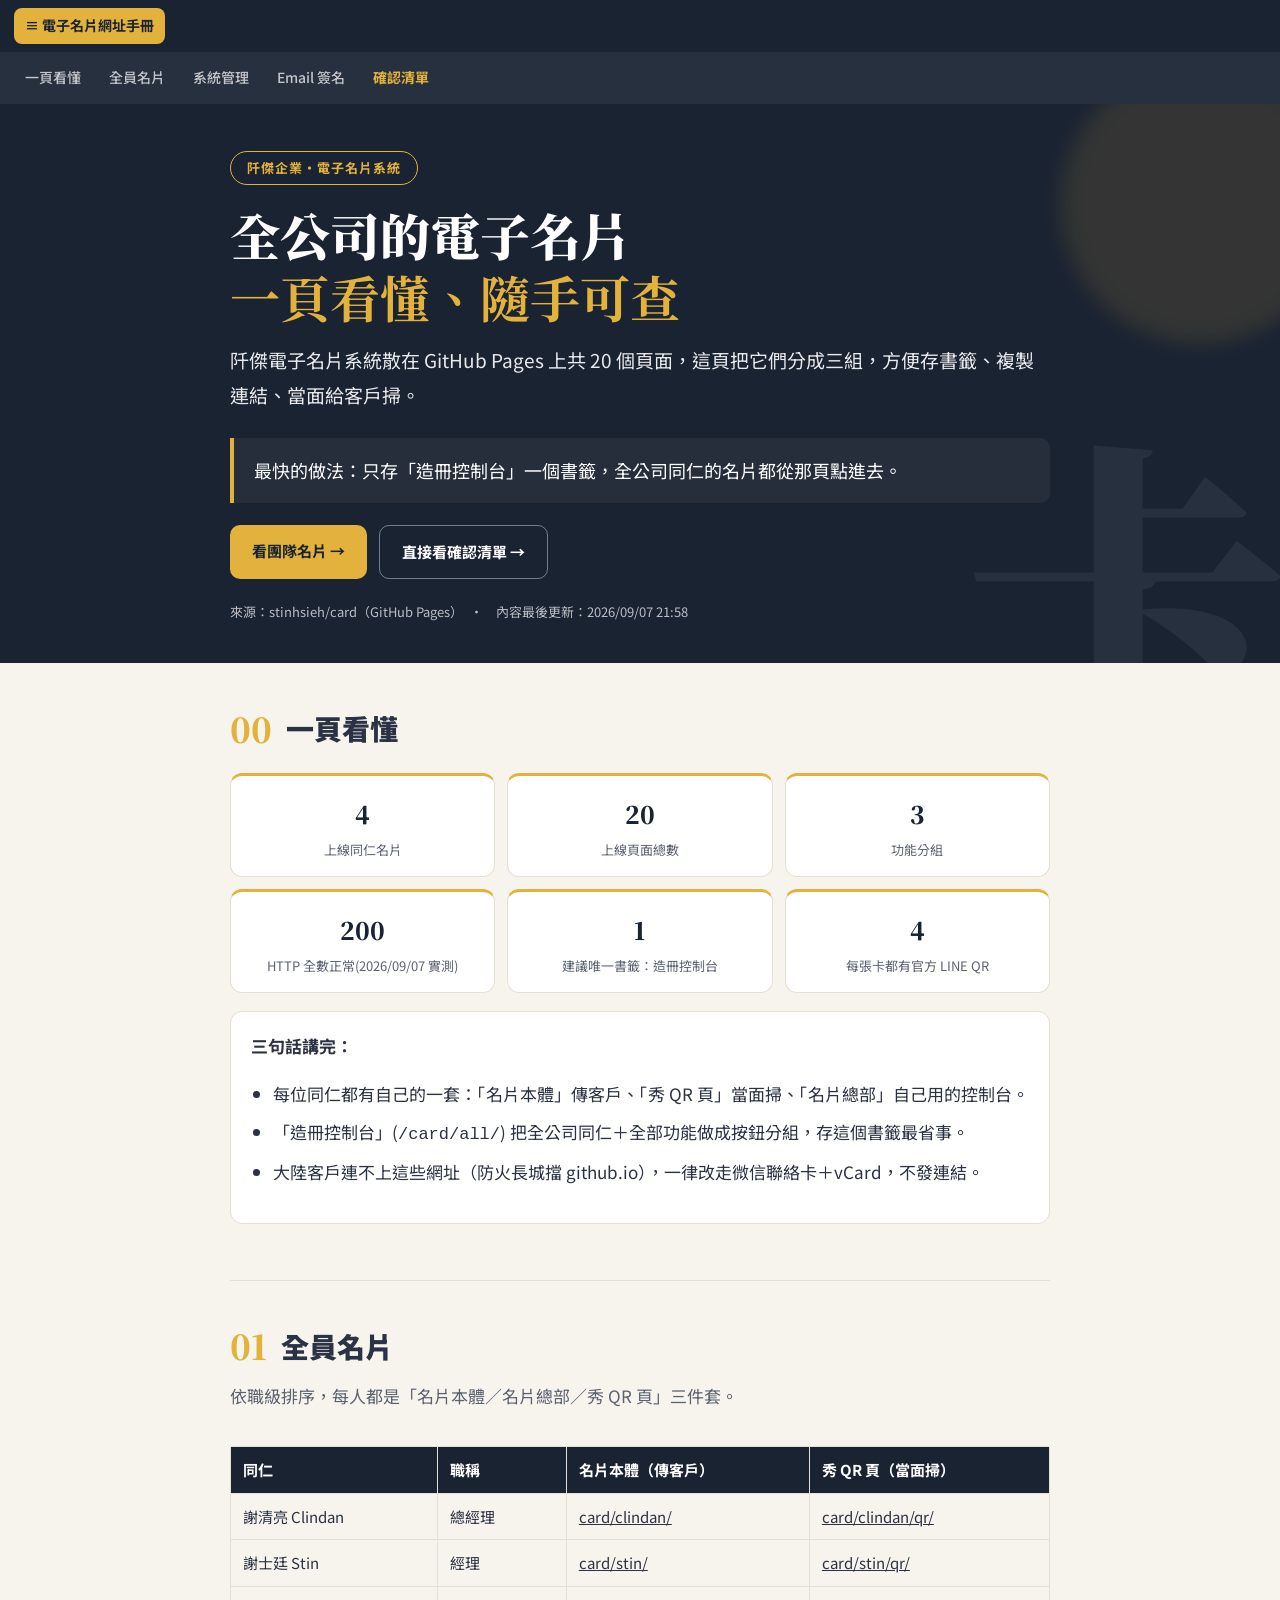
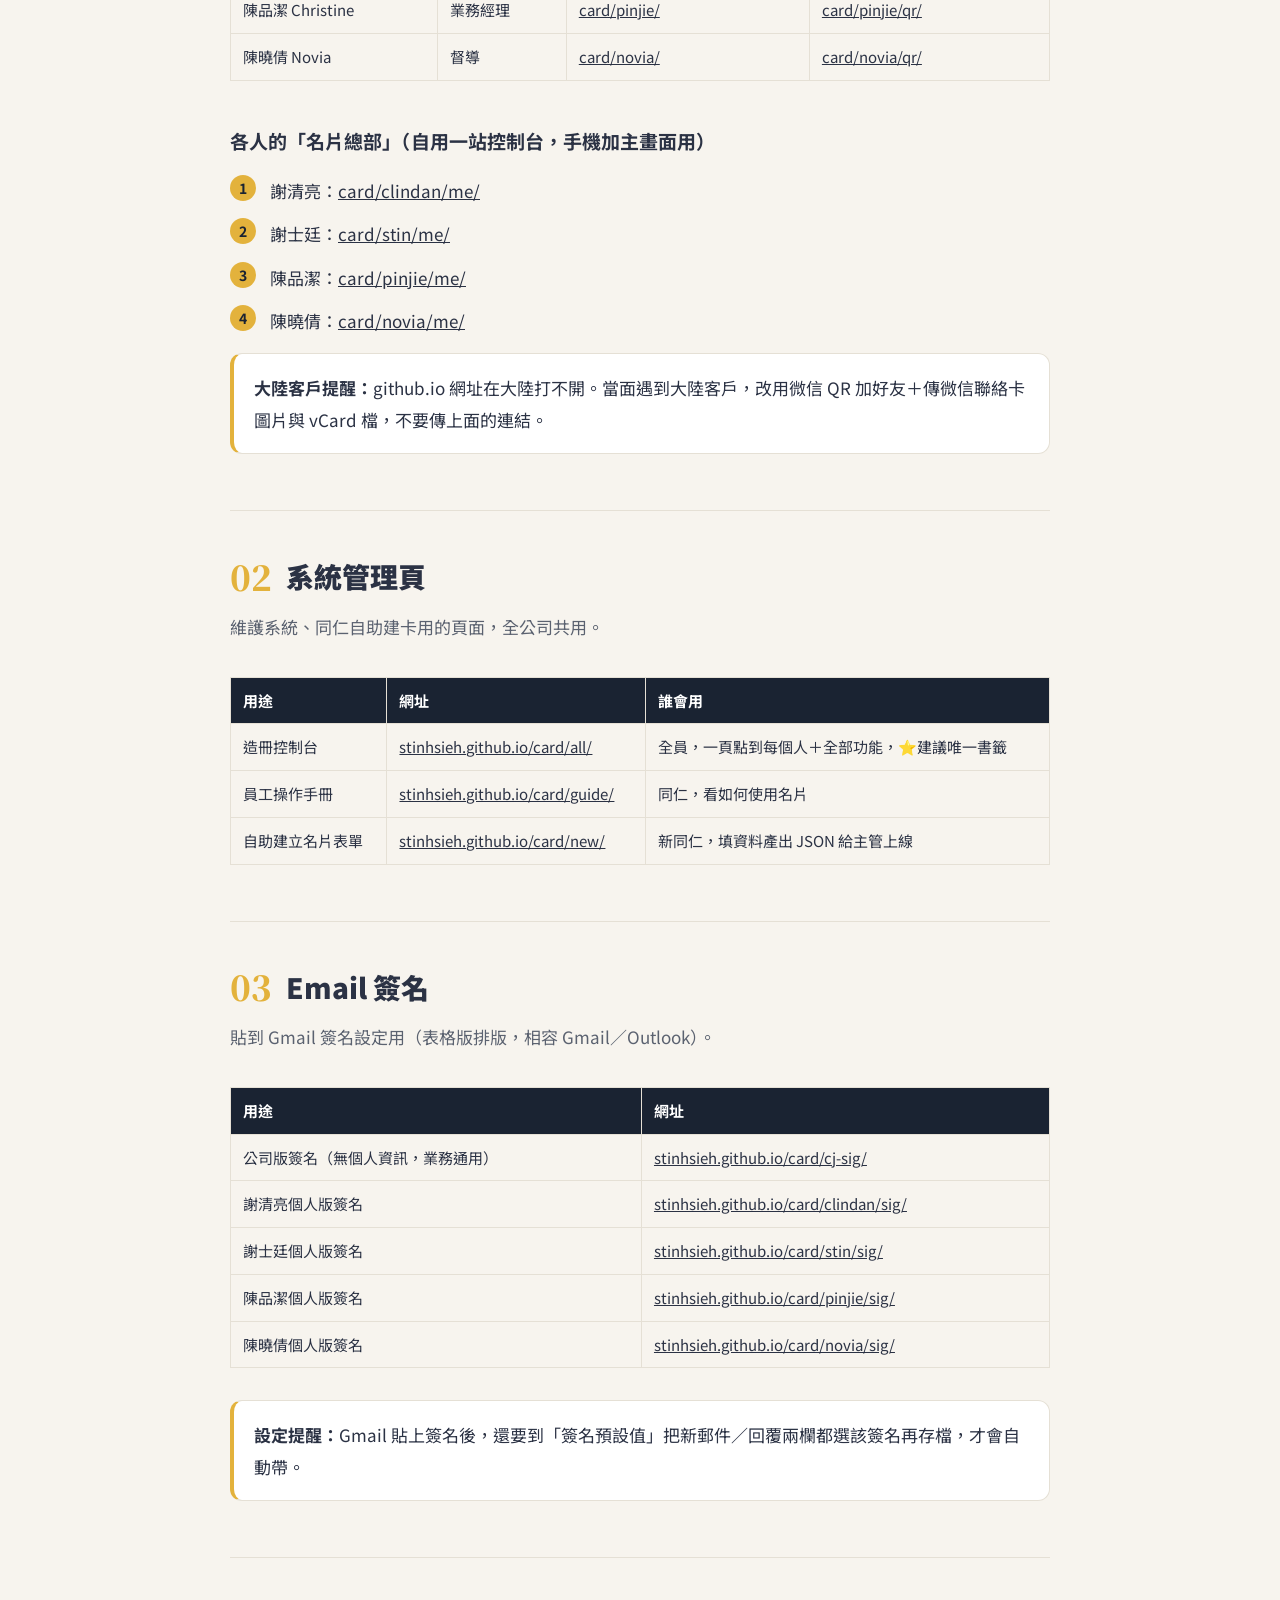
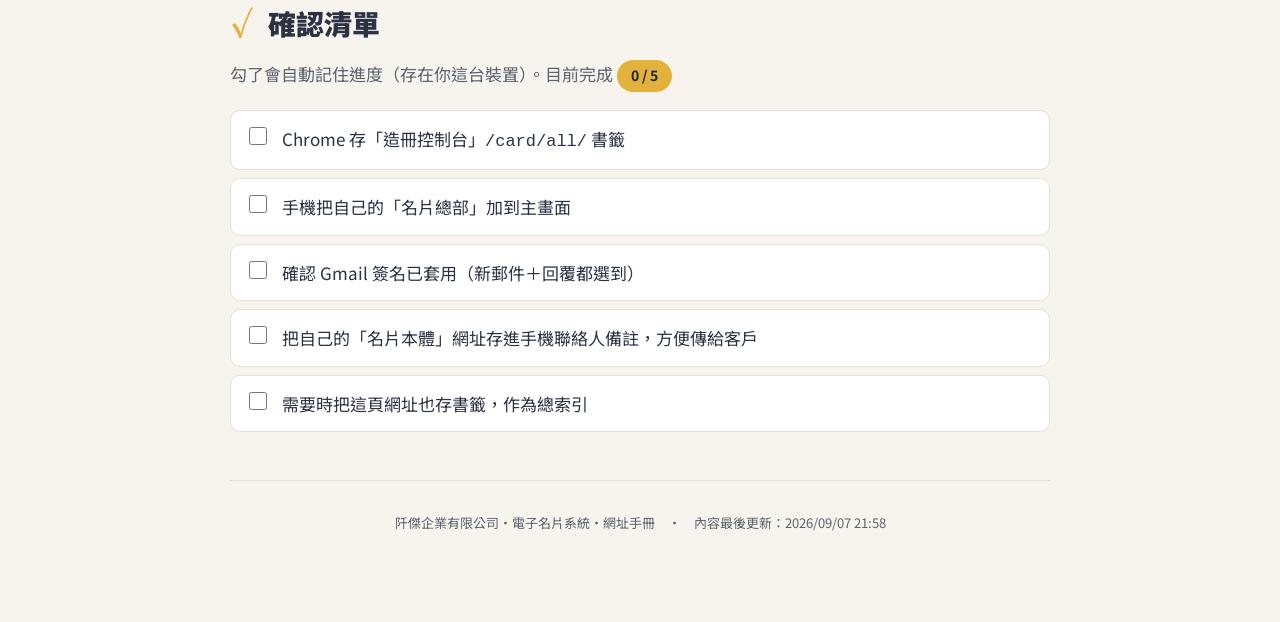
==== commit fd8f94d5: "deploy: 阡傑電子名片系統・網址手冊 版本 202609080945 Co-Authored-By: Claude Opus 4.8 <noreply@anthropic.com>" ====
--- a/index.html
+++ b/index.html
@@ -3,13 +3,13 @@
 <meta charset="utf-8"><meta name="viewport" content="width=device-width, initial-scale=1">
 <meta name="robots" content="noindex, nofollow">
 <title>阡傑電子名片系統・網址手冊</title>
-<meta http-equiv="refresh" content="0; url=./202609080100/">
-<link rel="canonical" href="./202609080100/">
+<meta http-equiv="refresh" content="0; url=./202609080945/">
+<link rel="canonical" href="./202609080945/">
 <style>:root{--bg:#1a2332;--accent:#e3b23c}body{margin:0;min-height:100vh;display:flex;align-items:center;
 justify-content:center;text-align:center;padding:24px;background:var(--bg);color:#fff;
 font-family:'Noto Sans TC',system-ui,sans-serif;line-height:1.9}a{color:var(--accent);font-weight:700}
 .v{opacity:.7;font-size:14px;margin-top:10px}</style></head><body><div>
 <p>正在前往最新版…</p>
-<p>若沒有自動跳轉，請點：<a href="./202609080100/">阡傑電子名片系統・網址手冊（最新版）</a></p>
-<p class="v">目前最新版：202609080100</p>
-</div><script>location.replace('./202609080100/');</script></body></html>
+<p>若沒有自動跳轉，請點：<a href="./202609080945/">阡傑電子名片系統・網址手冊（最新版）</a></p>
+<p class="v">目前最新版：202609080945</p>
+</div><script>location.replace('./202609080945/');</script></body></html>
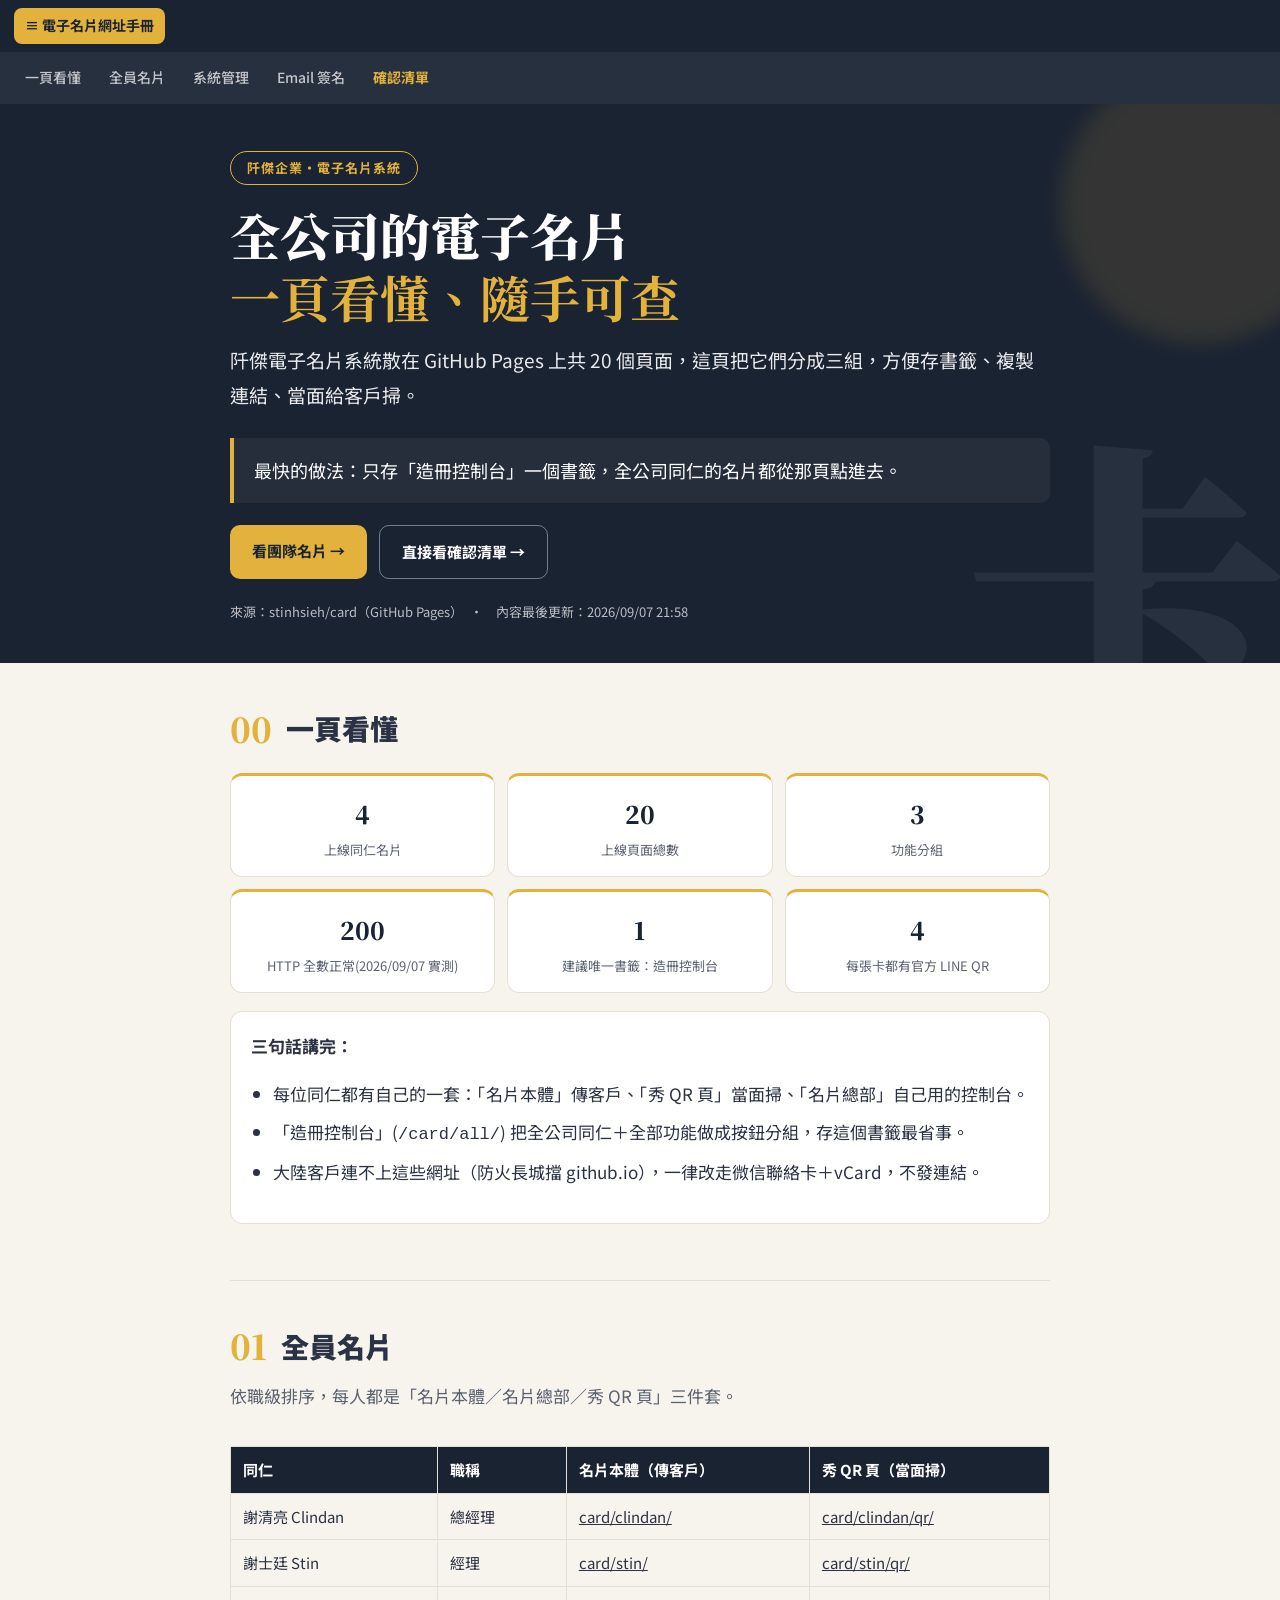
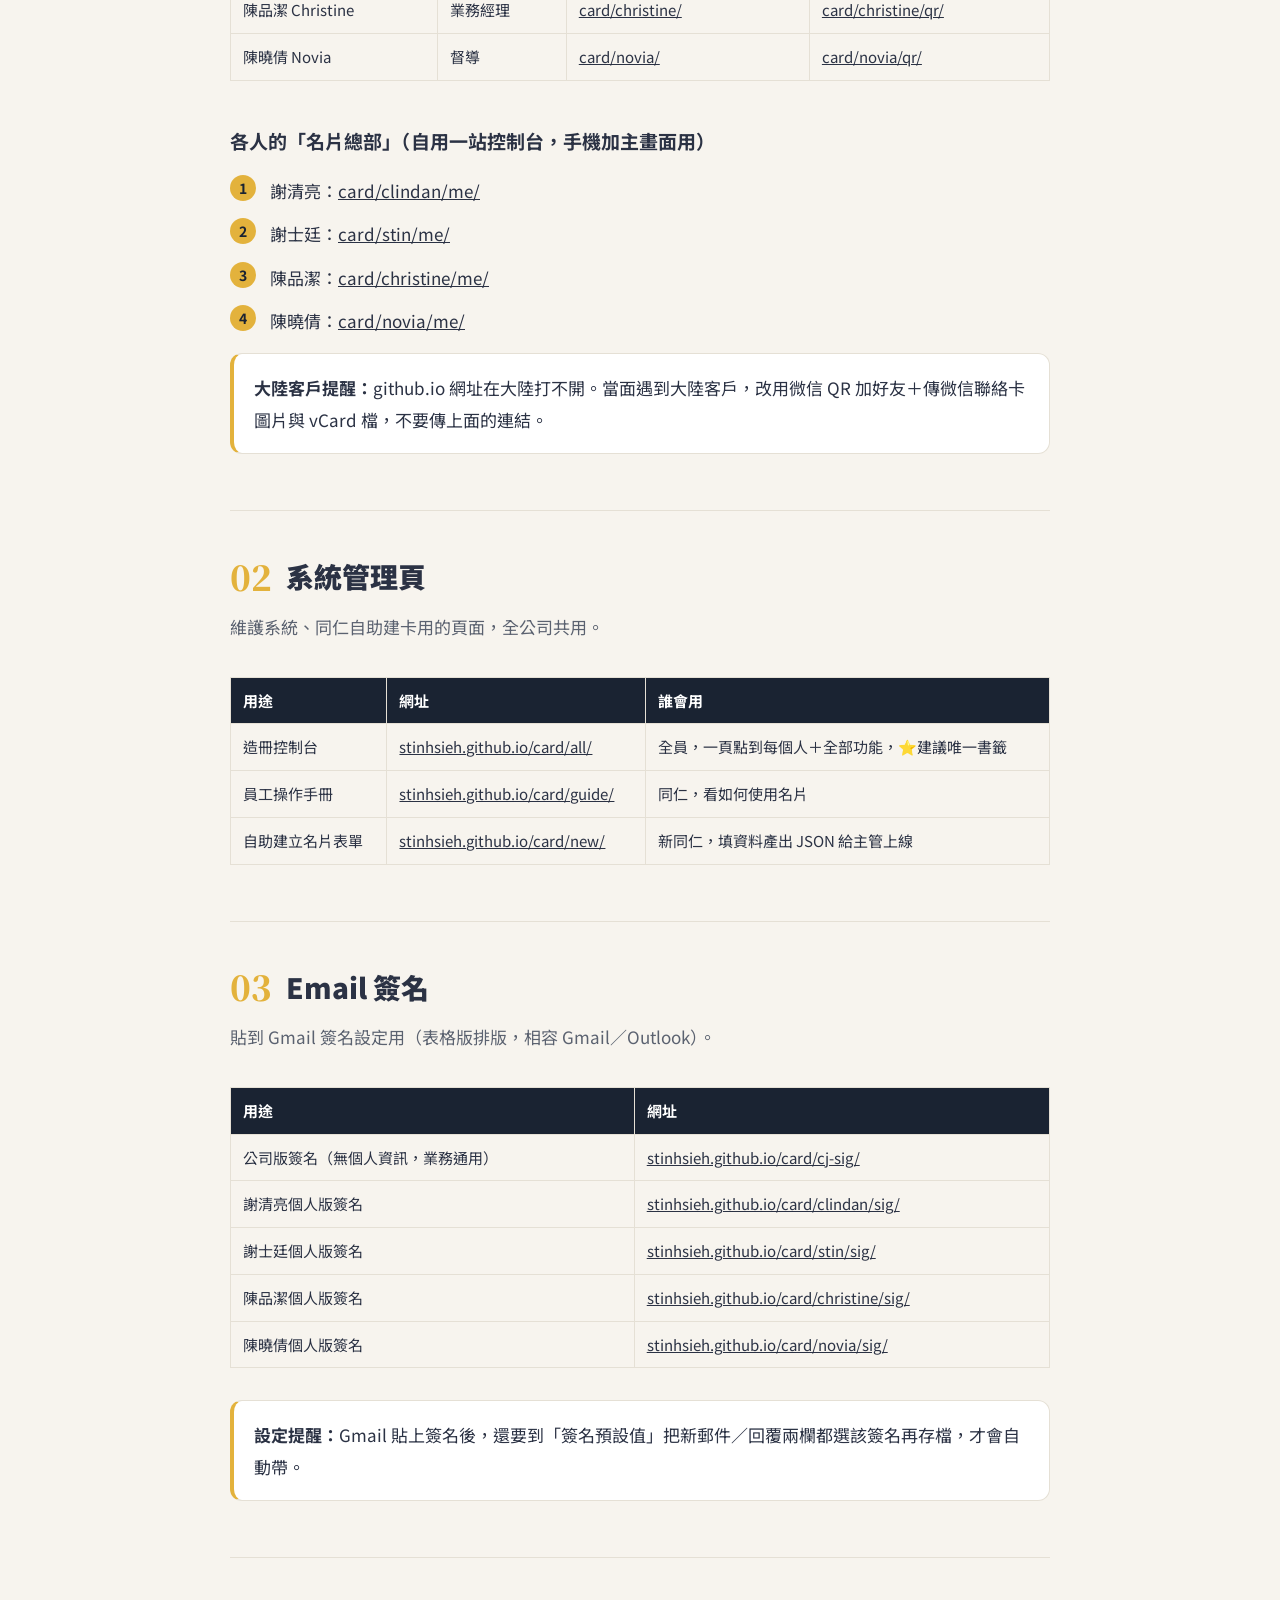
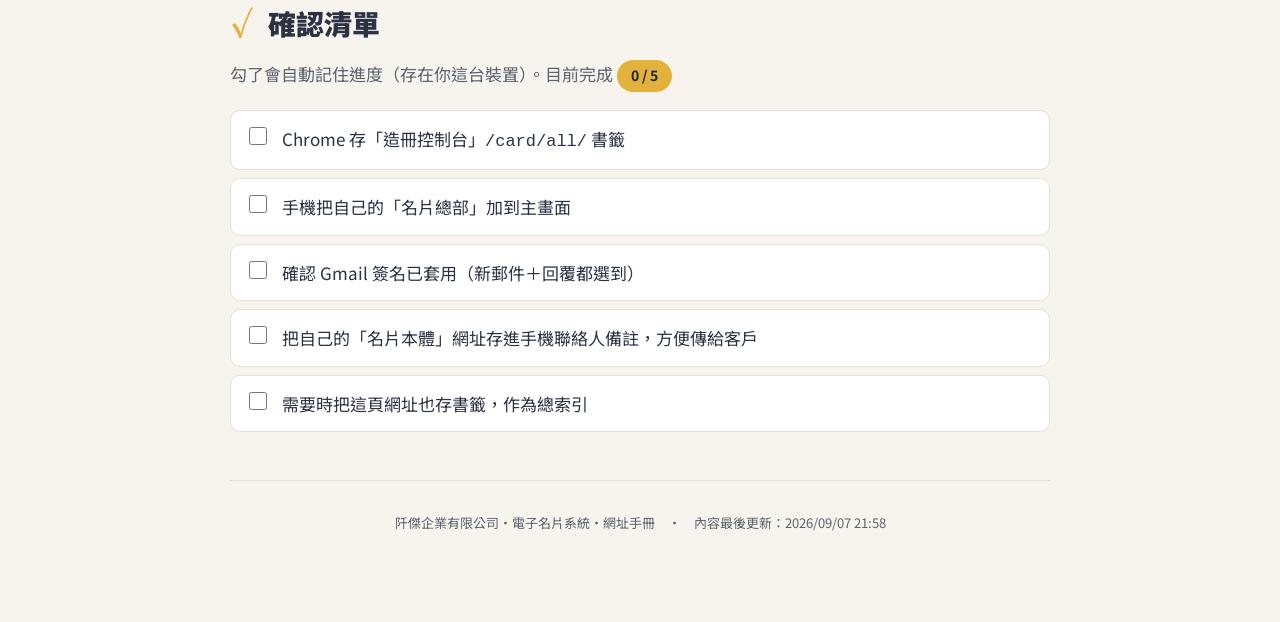
==== commit 6a9c8f22: "deploy: 阡傑電子名片系統・網址手冊 版本 202609091030 Co-Authored-By: Claude Opus 4.8 <noreply@anthropic.com>" ====
--- a/index.html
+++ b/index.html
@@ -3,13 +3,13 @@
 <meta charset="utf-8"><meta name="viewport" content="width=device-width, initial-scale=1">
 <meta name="robots" content="noindex, nofollow">
 <title>阡傑電子名片系統・網址手冊</title>
-<meta http-equiv="refresh" content="0; url=./202609080945/">
-<link rel="canonical" href="./202609080945/">
+<meta http-equiv="refresh" content="0; url=./202609091030/">
+<link rel="canonical" href="./202609091030/">
 <style>:root{--bg:#1a2332;--accent:#e3b23c}body{margin:0;min-height:100vh;display:flex;align-items:center;
 justify-content:center;text-align:center;padding:24px;background:var(--bg);color:#fff;
 font-family:'Noto Sans TC',system-ui,sans-serif;line-height:1.9}a{color:var(--accent);font-weight:700}
 .v{opacity:.7;font-size:14px;margin-top:10px}</style></head><body><div>
 <p>正在前往最新版…</p>
-<p>若沒有自動跳轉，請點：<a href="./202609080945/">阡傑電子名片系統・網址手冊（最新版）</a></p>
-<p class="v">目前最新版：202609080945</p>
-</div><script>location.replace('./202609080945/');</script></body></html>
+<p>若沒有自動跳轉，請點：<a href="./202609091030/">阡傑電子名片系統・網址手冊（最新版）</a></p>
+<p class="v">目前最新版：202609091030</p>
+</div><script>location.replace('./202609091030/');</script></body></html>
